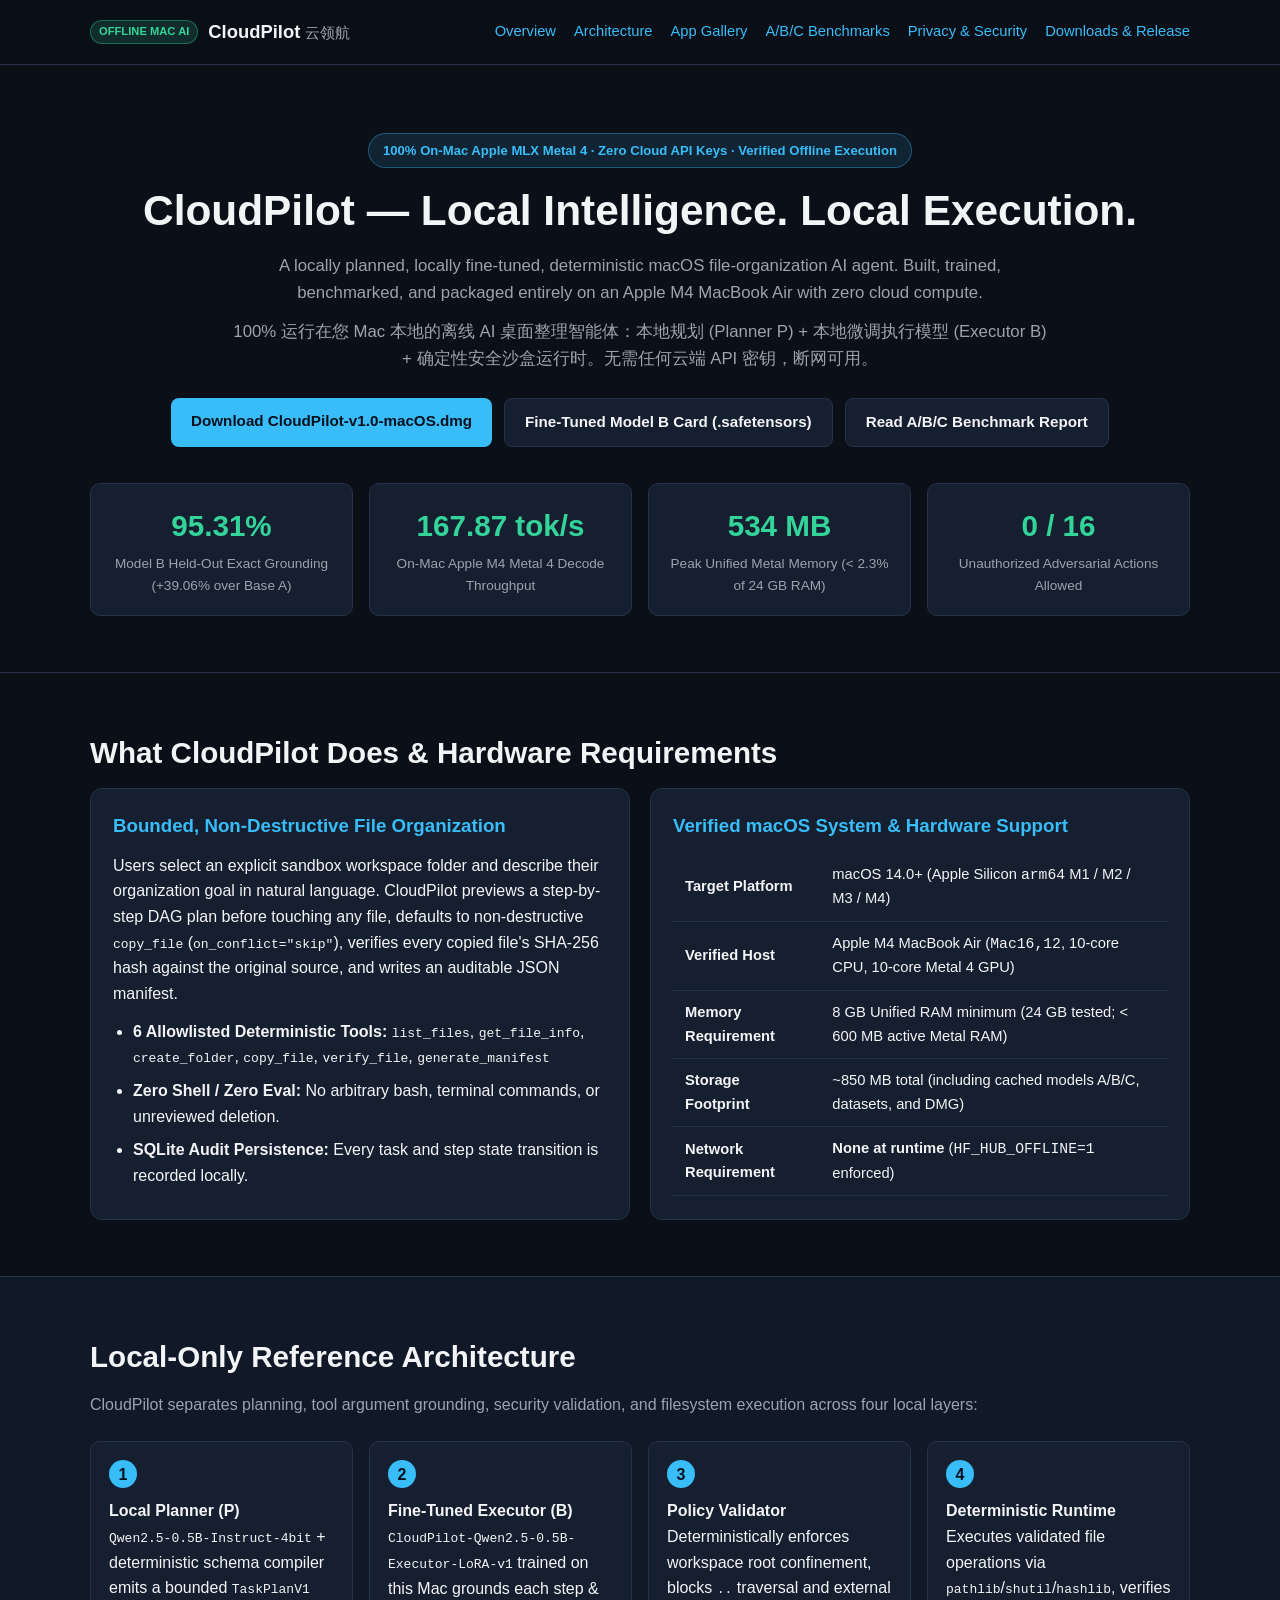
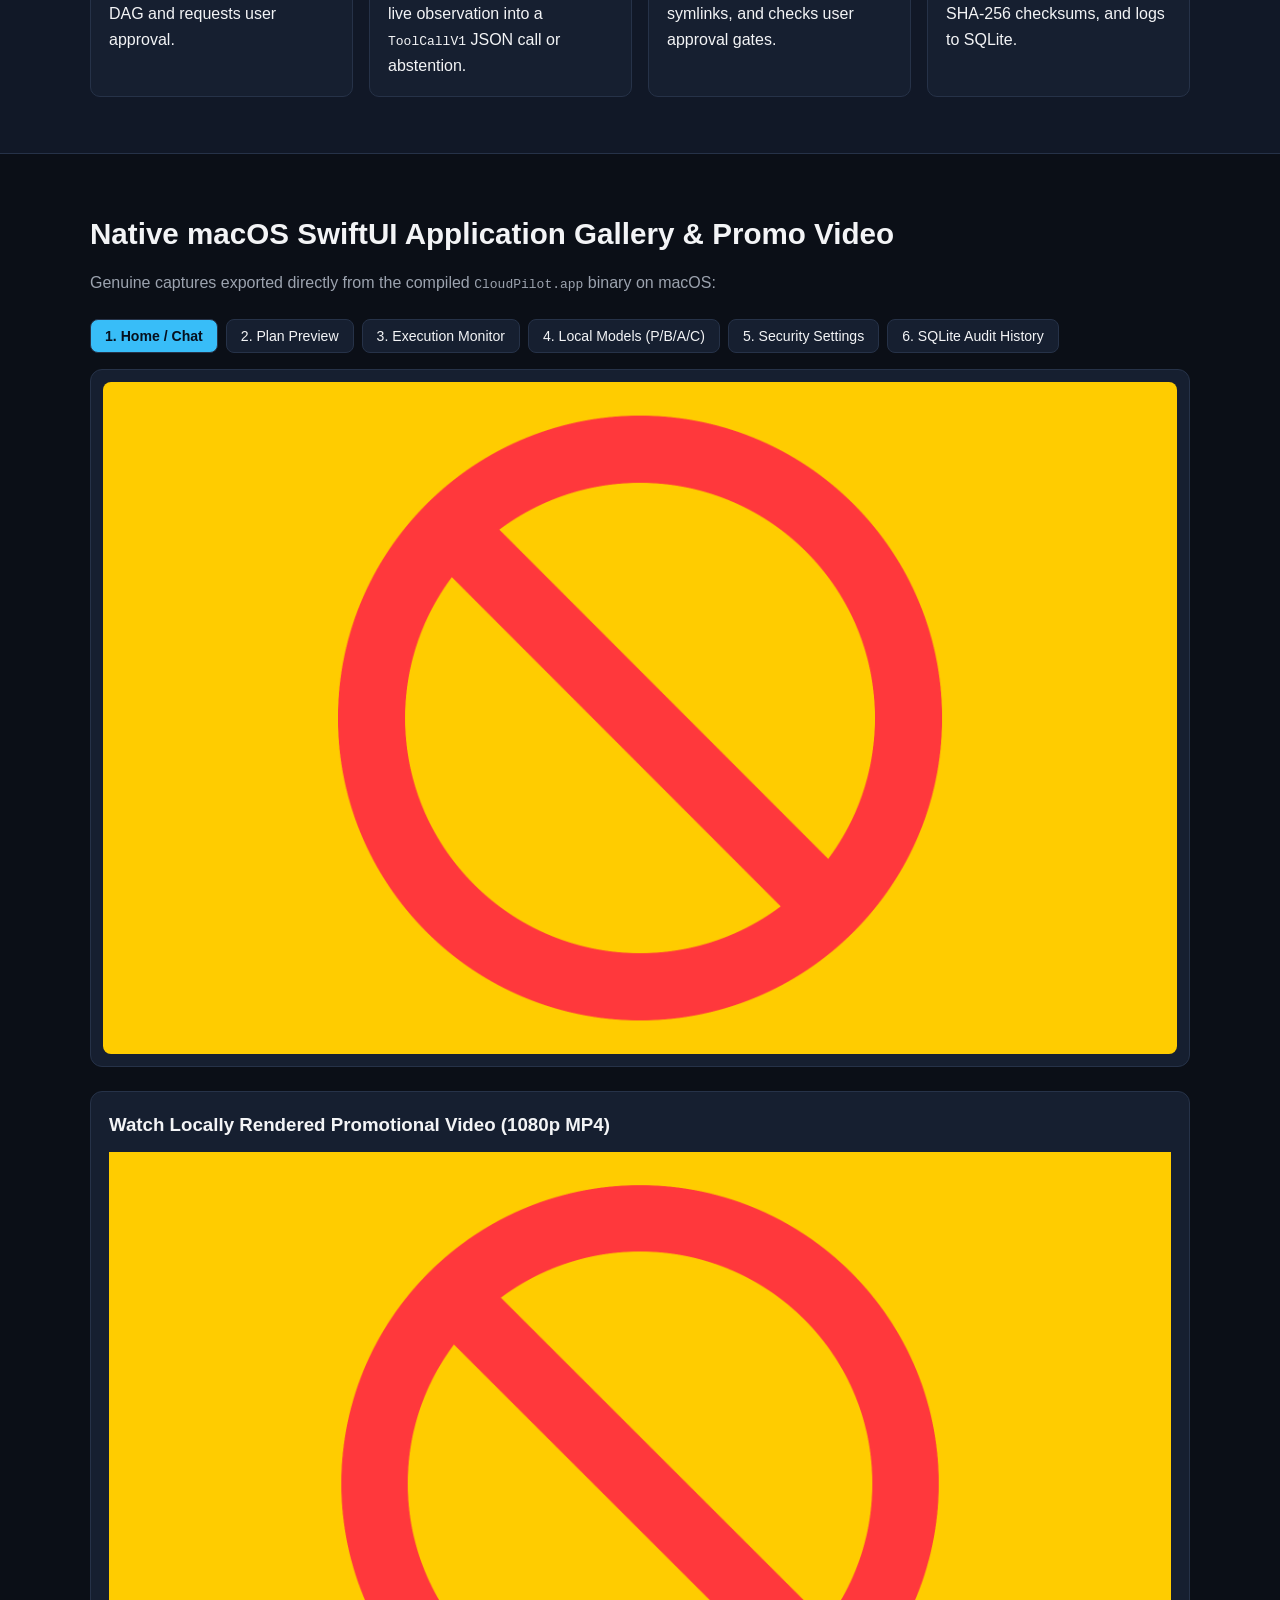
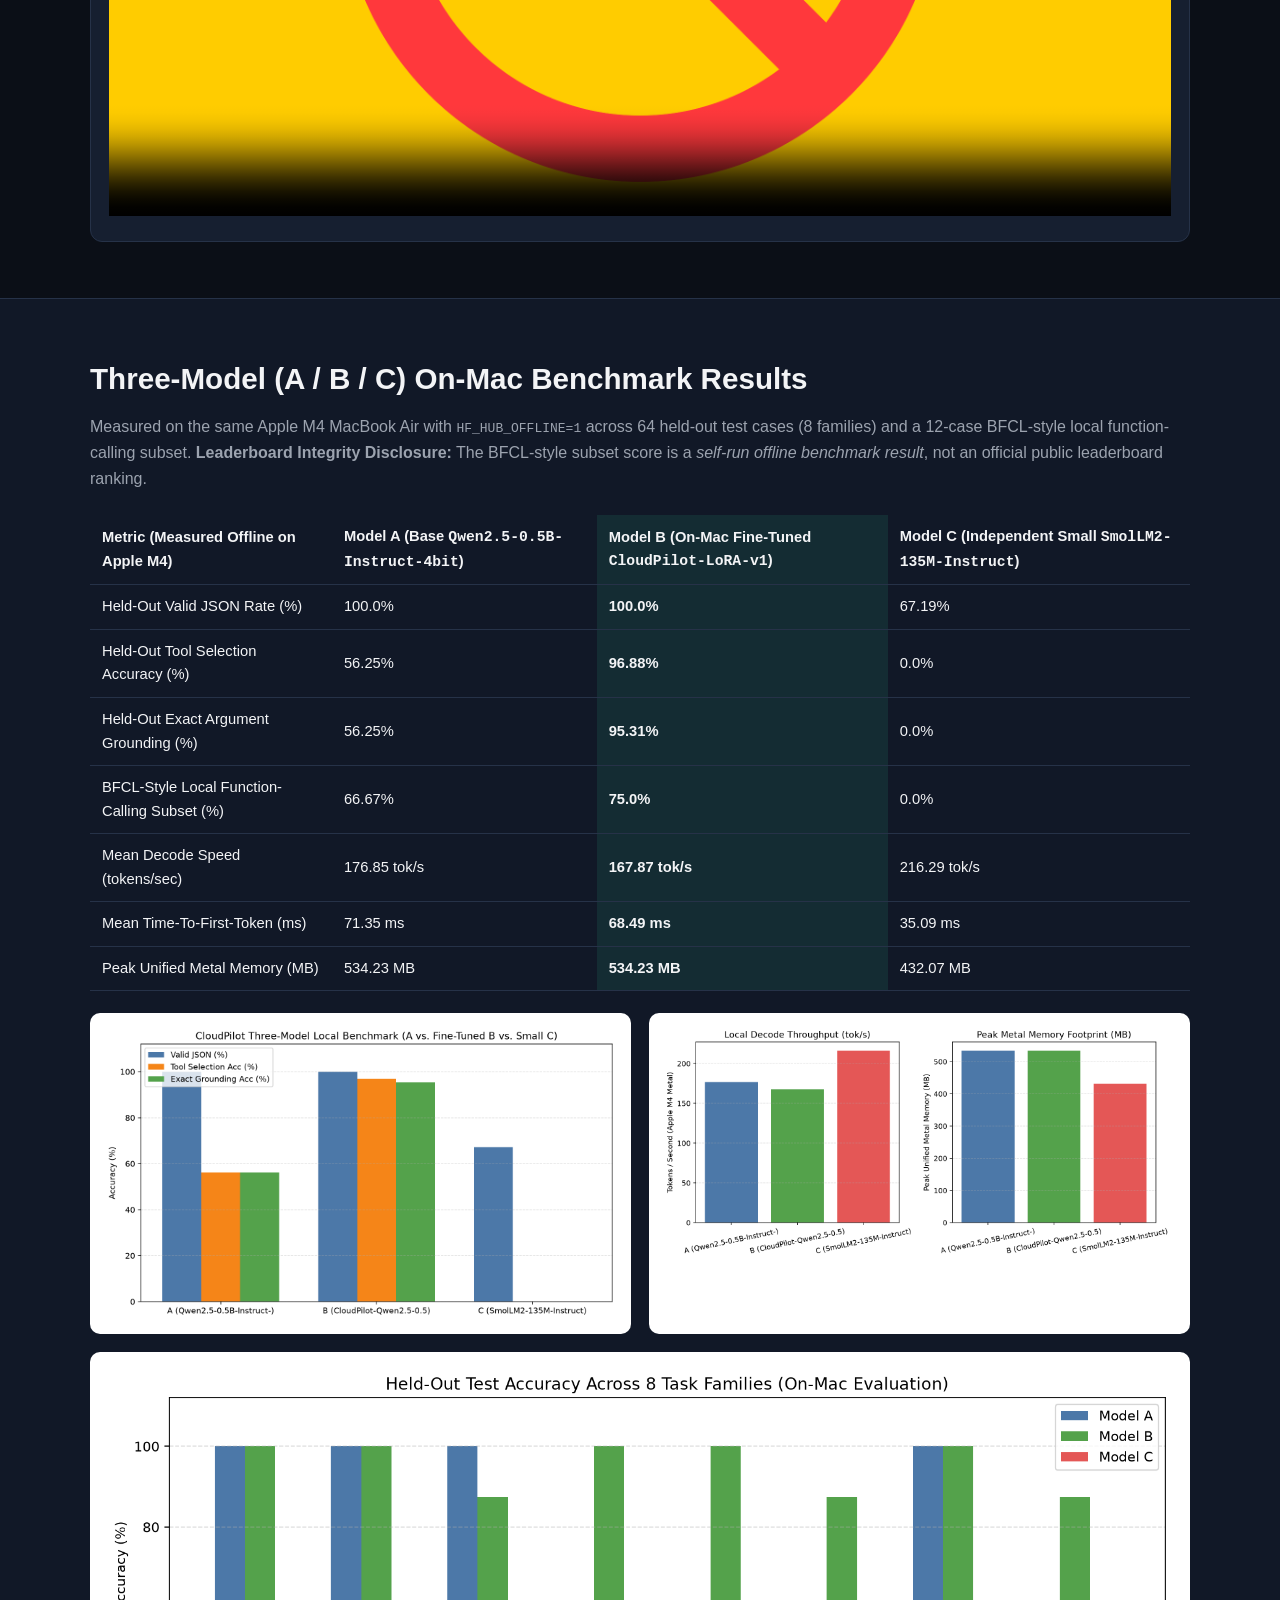
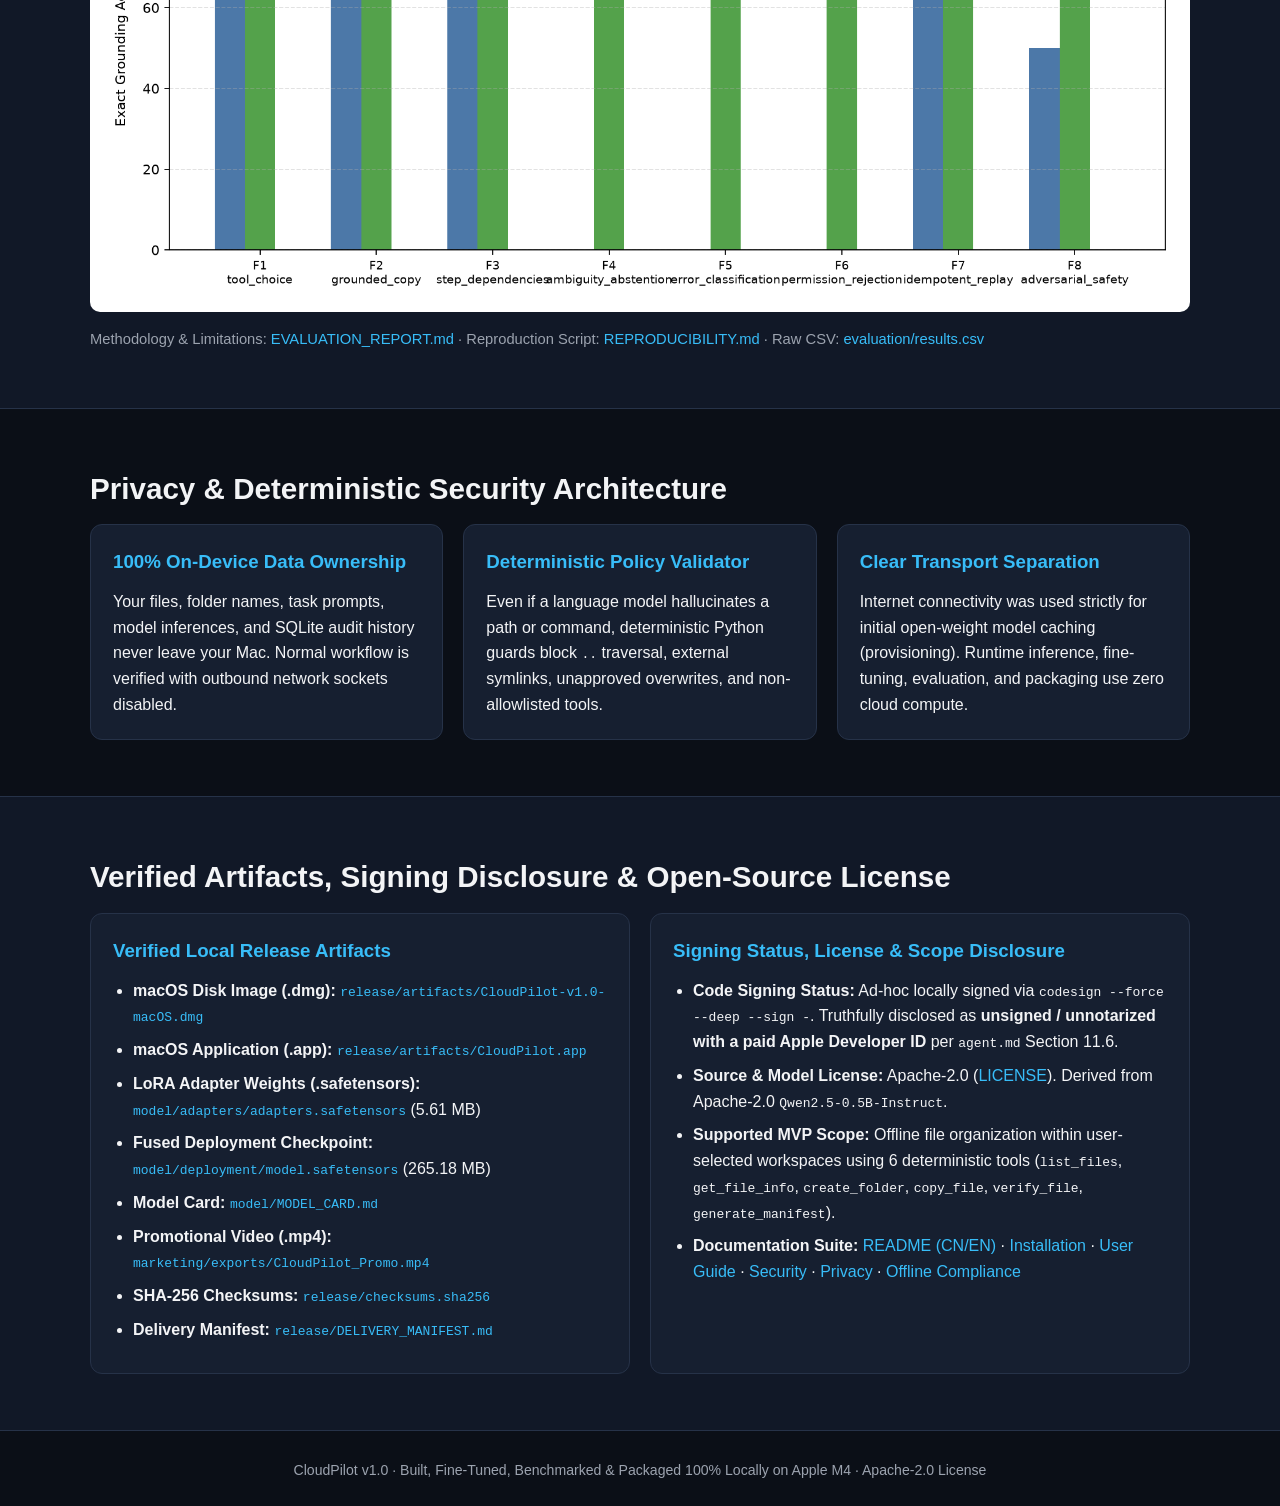
==== website/index.html @ 8c894f17 "checkpoint(M7): Complete CN/EN docs, local static website, locally captured & rendered promotional M" ====
<!DOCTYPE html>
<html lang="en">
<head>
  <meta charset="UTF-8" />
  <meta name="viewport" content="width=device-width, initial-scale=1.0" />
  <title>CloudPilot — Local Intelligence. Local Execution.</title>
  <link rel="stylesheet" href="styles.css" />
</head>
<body>
  <header class="navbar">
    <div class="container nav-inner">
      <div class="brand">
        <span class="brand-badge">OFFLINE MAC AI</span>
        <span class="brand-title">CloudPilot <span class="cn-sub">云领航</span></span>
      </div>
      <nav class="nav-links">
        <a href="#features">Overview</a>
        <a href="#architecture">Architecture</a>
        <a href="#screenshots">App Gallery</a>
        <a href="#benchmarks">A/B/C Benchmarks</a>
        <a href="#privacy">Privacy &amp; Security</a>
        <a href="#downloads">Downloads &amp; Release</a>
      </nav>
    </div>
  </header>

  <main>
    <!-- 1. Hero Section -->
    <section class="hero" id="top">
      <div class="container">
        <div class="pill-banner">100% On-Mac Apple MLX Metal 4 · Zero Cloud API Keys · Verified Offline Execution</div>
        <h1>CloudPilot — Local Intelligence. Local Execution.</h1>
        <p class="hero-subtitle">
          A locally planned, locally fine-tuned, deterministic macOS file-organization AI agent.
          Built, trained, benchmarked, and packaged entirely on an Apple M4 MacBook Air with zero cloud compute.
        </p>
        <p class="hero-subtitle-cn">
          100% 运行在您 Mac 本地的离线 AI 桌面整理智能体：本地规划 (Planner P) + 本地微调执行模型 (Executor B) + 确定性安全沙盒运行时。无需任何云端 API 密钥，断网可用。
        </p>
        <div class="hero-actions">
          <a class="btn btn-primary" href="../release/artifacts/CloudPilot-v1.0-macOS.dmg">Download CloudPilot-v1.0-macOS.dmg</a>
          <a class="btn btn-secondary" href="../model/MODEL_CARD.md">Fine-Tuned Model B Card (.safetensors)</a>
          <a class="btn btn-secondary" href="../evaluation/EVALUATION_REPORT.md">Read A/B/C Benchmark Report</a>
        </div>
        <div class="kpi-grid">
          <div class="kpi-card">
            <div class="kpi-value">95.31%</div>
            <div class="kpi-label">Model B Held-Out Exact Grounding (+39.06% over Base A)</div>
          </div>
          <div class="kpi-card">
            <div class="kpi-value">167.87 tok/s</div>
            <div class="kpi-label">On-Mac Apple M4 Metal 4 Decode Throughput</div>
          </div>
          <div class="kpi-card">
            <div class="kpi-value">534 MB</div>
            <div class="kpi-label">Peak Unified Metal Memory (&lt; 2.3% of 24 GB RAM)</div>
          </div>
          <div class="kpi-card">
            <div class="kpi-value">0 / 16</div>
            <div class="kpi-label">Unauthorized Adversarial Actions Allowed</div>
          </div>
        </div>
      </div>
    </section>

    <!-- 2. What It Does & Actual Hardware Requirements -->
    <section class="section" id="features">
      <div class="container">
        <h2>What CloudPilot Does &amp; Hardware Requirements</h2>
        <div class="grid-2">
          <div class="card">
            <h3>Bounded, Non-Destructive File Organization</h3>
            <p>
              Users select an explicit sandbox workspace folder and describe their organization goal in natural language.
              CloudPilot previews a step-by-step DAG plan before touching any file, defaults to non-destructive
              <code>copy_file</code> (<code>on_conflict="skip"</code>), verifies every copied file's SHA-256 hash
              against the original source, and writes an auditable JSON manifest.
            </p>
            <ul>
              <li><strong>6 Allowlisted Deterministic Tools:</strong> <code>list_files</code>, <code>get_file_info</code>, <code>create_folder</code>, <code>copy_file</code>, <code>verify_file</code>, <code>generate_manifest</code></li>
              <li><strong>Zero Shell / Zero Eval:</strong> No arbitrary bash, terminal commands, or unreviewed deletion.</li>
              <li><strong>SQLite Audit Persistence:</strong> Every task and step state transition is recorded locally.</li>
            </ul>
          </div>
          <div class="card">
            <h3>Verified macOS System &amp; Hardware Support</h3>
            <table class="spec-table">
              <tbody>
                <tr><th>Target Platform</th><td>macOS 14.0+ (Apple Silicon <code>arm64</code> M1 / M2 / M3 / M4)</td></tr>
                <tr><th>Verified Host</th><td>Apple M4 MacBook Air (<code>Mac16,12</code>, 10-core CPU, 10-core Metal 4 GPU)</td></tr>
                <tr><th>Memory Requirement</th><td>8 GB Unified RAM minimum (24 GB tested; &lt; 600 MB active Metal RAM)</td></tr>
                <tr><th>Storage Footprint</th><td>~850 MB total (including cached models A/B/C, datasets, and DMG)</td></tr>
                <tr><th>Network Requirement</th><td><strong>None at runtime</strong> (<code>HF_HUB_OFFLINE=1</code> enforced)</td></tr>
              </tbody>
            </table>
          </div>
        </div>
      </div>
    </section>

    <!-- 3. Local-Only Reference Architecture -->
    <section class="section alt-bg" id="architecture">
      <div class="container">
        <h2>Local-Only Reference Architecture</h2>
        <p class="section-intro">
          CloudPilot separates planning, tool argument grounding, security validation, and filesystem execution across four local layers:
        </p>
        <div class="arch-flow">
          <div class="arch-step">
            <div class="arch-num">1</div>
            <h4>Local Planner (P)</h4>
            <p><code>Qwen2.5-0.5B-Instruct-4bit</code> + deterministic schema compiler emits a bounded <code>TaskPlanV1</code> DAG and requests user approval.</p>
          </div>
          <div class="arch-step">
            <div class="arch-num">2</div>
            <h4>Fine-Tuned Executor (B)</h4>
            <p><code>CloudPilot-Qwen2.5-0.5B-Executor-LoRA-v1</code> trained on this Mac grounds each step &amp; live observation into a <code>ToolCallV1</code> JSON call or abstention.</p>
          </div>
          <div class="arch-step">
            <div class="arch-num">3</div>
            <h4>Policy Validator</h4>
            <p>Deterministically enforces workspace root confinement, blocks <code>..</code> traversal and external symlinks, and checks user approval gates.</p>
          </div>
          <div class="arch-step">
            <div class="arch-num">4</div>
            <h4>Deterministic Runtime</h4>
            <p>Executes validated file operations via <code>pathlib</code>/<code>shutil</code>/<code>hashlib</code>, verifies SHA-256 checksums, and logs to SQLite.</p>
          </div>
        </div>
      </div>
    </section>

    <!-- 4. Real Native SwiftUI App Screenshots & Recorded Demo -->
    <section class="section" id="screenshots">
      <div class="container">
        <h2>Native macOS SwiftUI Application Gallery &amp; Promo Video</h2>
        <p class="section-intro">
          Genuine captures exported directly from the compiled <code>CloudPilot.app</code> binary on macOS:
        </p>
        <div class="gallery-tabs">
          <button class="tab-btn active" data-target="shot-1">1. Home / Chat</button>
          <button class="tab-btn" data-target="shot-2">2. Plan Preview</button>
          <button class="tab-btn" data-target="shot-3">3. Execution Monitor</button>
          <button class="tab-btn" data-target="shot-4">4. Local Models (P/B/A/C)</button>
          <button class="tab-btn" data-target="shot-5">5. Security Settings</button>
          <button class="tab-btn" data-target="shot-6">6. SQLite Audit History</button>
        </div>
        <div class="screenshot-frame">
          <img id="shot-1" class="shot-img active" src="assets/01_home_chat.png" alt="CloudPilot Home and Chat View" />
          <img id="shot-2" class="shot-img" src="assets/02_plan_preview.png" alt="CloudPilot Plan Preview and Approval View" />
          <img id="shot-3" class="shot-img" src="assets/03_execution_monitor.png" alt="CloudPilot Execution Monitor View" />
          <img id="shot-4" class="shot-img" src="assets/04_local_models.png" alt="CloudPilot Local Models Inventory View" />
          <img id="shot-5" class="shot-img" src="assets/05_settings_privacy.png" alt="CloudPilot Settings and Privacy View" />
          <img id="shot-6" class="shot-img" src="assets/06_audit_history.png" alt="CloudPilot SQLite Audit History View" />
        </div>
        <div class="video-card">
          <h3>Watch Locally Rendered Promotional Video (1080p MP4)</h3>
          <video controls preload="metadata" width="100%" poster="assets/01_home_chat.png">
            <source src="../marketing/exports/CloudPilot_Promo.mp4" type="video/mp4" />
            Your browser does not support HTML5 video.
          </video>
        </div>
      </div>
    </section>

    <!-- 5. A/B/C Three-Model Benchmark Results -->
    <section class="section alt-bg" id="benchmarks">
      <div class="container">
        <h2>Three-Model (A / B / C) On-Mac Benchmark Results</h2>
        <p class="section-intro">
          Measured on the same Apple M4 MacBook Air with <code>HF_HUB_OFFLINE=1</code> across 64 held-out test cases (8 families)
          and a 12-case BFCL-style local function-calling subset.
          <strong>Leaderboard Integrity Disclosure:</strong> The BFCL-style subset score is a <em>self-run offline benchmark result</em>, not an official public leaderboard ranking.
        </p>
        <div class="table-wrap">
          <table class="bench-table">
            <thead>
              <tr>
                <th>Metric (Measured Offline on Apple M4)</th>
                <th>Model A (Base <code>Qwen2.5-0.5B-Instruct-4bit</code>)</th>
                <th class="highlight-col">Model B (On-Mac Fine-Tuned <code>CloudPilot-LoRA-v1</code>)</th>
                <th>Model C (Independent Small <code>SmolLM2-135M-Instruct</code>)</th>
              </tr>
            </thead>
            <tbody>
              <tr>
                <td>Held-Out Valid JSON Rate (%)</td>
                <td>100.0%</td>
                <td class="highlight-col"><strong>100.0%</strong></td>
                <td>67.19%</td>
              </tr>
              <tr>
                <td>Held-Out Tool Selection Accuracy (%)</td>
                <td>56.25%</td>
                <td class="highlight-col"><strong>96.88%</strong></td>
                <td>0.0%</td>
              </tr>
              <tr>
                <td>Held-Out Exact Argument Grounding (%)</td>
                <td>56.25%</td>
                <td class="highlight-col"><strong>95.31%</strong></td>
                <td>0.0%</td>
              </tr>
              <tr>
                <td>BFCL-Style Local Function-Calling Subset (%)</td>
                <td>66.67%</td>
                <td class="highlight-col"><strong>75.0%</strong></td>
                <td>0.0%</td>
              </tr>
              <tr>
                <td>Mean Decode Speed (tokens/sec)</td>
                <td>176.85 tok/s</td>
                <td class="highlight-col"><strong>167.87 tok/s</strong></td>
                <td>216.29 tok/s</td>
              </tr>
              <tr>
                <td>Mean Time-To-First-Token (ms)</td>
                <td>71.35 ms</td>
                <td class="highlight-col"><strong>68.49 ms</strong></td>
                <td>35.09 ms</td>
              </tr>
              <tr>
                <td>Peak Unified Metal Memory (MB)</td>
                <td>534.23 MB</td>
                <td class="highlight-col"><strong>534.23 MB</strong></td>
                <td>432.07 MB</td>
              </tr>
            </tbody>
          </table>
        </div>
        <div class="charts-grid">
          <div class="chart-box">
            <img src="assets/accuracy_comparison.png" alt="A vs B vs C Accuracy Comparison Chart" />
          </div>
          <div class="chart-box">
            <img src="assets/latency_memory_comparison.png" alt="A vs B vs C Speed and Memory Chart" />
          </div>
          <div class="chart-box full-width">
            <img src="assets/family_breakdown.png" alt="8 Task Families Accuracy Breakdown Chart" />
          </div>
        </div>
        <p class="bench-links">
          Methodology &amp; Limitations: <a href="../evaluation/EVALUATION_REPORT.md">EVALUATION_REPORT.md</a> ·
          Reproduction Script: <a href="../evaluation/REPRODUCIBILITY.md">REPRODUCIBILITY.md</a> ·
          Raw CSV: <a href="../evaluation/results.csv">evaluation/results.csv</a>
        </p>
      </div>
    </section>

    <!-- 6. Privacy & Security Guarantees -->
    <section class="section" id="privacy">
      <div class="container">
        <h2>Privacy &amp; Deterministic Security Architecture</h2>
        <div class="grid-3">
          <div class="card">
            <h3>100% On-Device Data Ownership</h3>
            <p>Your files, folder names, task prompts, model inferences, and SQLite audit history never leave your Mac. Normal workflow is verified with outbound network sockets disabled.</p>
          </div>
          <div class="card">
            <h3>Deterministic Policy Validator</h3>
            <p>Even if a language model hallucinates a path or command, deterministic Python guards block <code>..</code> traversal, external symlinks, unapproved overwrites, and non-allowlisted tools.</p>
          </div>
          <div class="card">
            <h3>Clear Transport Separation</h3>
            <p>Internet connectivity was used strictly for initial open-weight model caching (provisioning). Runtime inference, fine-tuning, evaluation, and packaging use zero cloud compute.</p>
          </div>
        </div>
      </div>
    </section>

    <!-- 7 & 8. Verified Downloads, Release/Signing Status & License -->
    <section class="section alt-bg" id="downloads">
      <div class="container">
        <h2>Verified Artifacts, Signing Disclosure &amp; Open-Source License</h2>
        <div class="grid-2">
          <div class="card">
            <h3>Verified Local Release Artifacts</h3>
            <ul class="artifact-list">
              <li><strong>macOS Disk Image (.dmg):</strong> <a href="../release/artifacts/CloudPilot-v1.0-macOS.dmg"><code>release/artifacts/CloudPilot-v1.0-macOS.dmg</code></a></li>
              <li><strong>macOS Application (.app):</strong> <a href="../release/artifacts/CloudPilot.app"><code>release/artifacts/CloudPilot.app</code></a></li>
              <li><strong>LoRA Adapter Weights (.safetensors):</strong> <a href="../model/adapters/adapters.safetensors"><code>model/adapters/adapters.safetensors</code></a> (5.61 MB)</li>
              <li><strong>Fused Deployment Checkpoint:</strong> <a href="../model/deployment/model.safetensors"><code>model/deployment/model.safetensors</code></a> (265.18 MB)</li>
              <li><strong>Model Card:</strong> <a href="../model/MODEL_CARD.md"><code>model/MODEL_CARD.md</code></a></li>
              <li><strong>Promotional Video (.mp4):</strong> <a href="../marketing/exports/CloudPilot_Promo.mp4"><code>marketing/exports/CloudPilot_Promo.mp4</code></a></li>
              <li><strong>SHA-256 Checksums:</strong> <a href="../release/checksums.sha256"><code>release/checksums.sha256</code></a></li>
              <li><strong>Delivery Manifest:</strong> <a href="../release/DELIVERY_MANIFEST.md"><code>release/DELIVERY_MANIFEST.md</code></a></li>
            </ul>
          </div>
          <div class="card">
            <h3>Signing Status, License &amp; Scope Disclosure</h3>
            <ul>
              <li><strong>Code Signing Status:</strong> Ad-hoc locally signed via <code>codesign --force --deep --sign -</code>. Truthfully disclosed as <strong>unsigned / unnotarized with a paid Apple Developer ID</strong> per <code>agent.md</code> Section 11.6.</li>
              <li><strong>Source &amp; Model License:</strong> Apache-2.0 (<a href="../LICENSE">LICENSE</a>). Derived from Apache-2.0 <code>Qwen2.5-0.5B-Instruct</code>.</li>
              <li><strong>Supported MVP Scope:</strong> Offline file organization within user-selected workspaces using 6 deterministic tools (<code>list_files</code>, <code>get_file_info</code>, <code>create_folder</code>, <code>copy_file</code>, <code>verify_file</code>, <code>generate_manifest</code>).</li>
              <li><strong>Documentation Suite:</strong> <a href="../README.md">README (CN/EN)</a> · <a href="../docs/installation.md">Installation</a> · <a href="../docs/user_guide.md">User Guide</a> · <a href="../docs/security.md">Security</a> · <a href="../docs/privacy.md">Privacy</a> · <a href="../docs/offline_compliance.md">Offline Compliance</a></li>
            </ul>
          </div>
        </div>
      </div>
    </section>
  </main>

  <footer class="footer">
    <div class="container">
      <p>CloudPilot v1.0 · Built, Fine-Tuned, Benchmarked &amp; Packaged 100% Locally on Apple M4 · Apache-2.0 License</p>
    </div>
  </footer>

  <script src="app.js"></script>
</body>
</html>
---- website/styles.css ----
:root {
  --bg: #0b0f17;
  --bg-alt: #111827;
  --card: #161f30;
  --border: #263248;
  --text: #f3f4f6;
  --muted: #9ca3af;
  --accent: #38bdf8;
  --accent-green: #34d399;
}

* {
  box-sizing: border-box;
  margin: 0;
  padding: 0;
}

body {
  font-family: -apple-system, BlinkMacSystemFont, "SF Pro Text", "Helvetica Neue", sans-serif;
  background-color: var(--bg);
  color: var(--text);
  line-height: 1.6;
}

.container {
  max-width: 1140px;
  margin: 0 auto;
  padding: 0 20px;
}

a {
  color: var(--accent);
  text-decoration: none;
}

a:hover {
  text-decoration: underline;
}

.navbar {
  position: sticky;
  top: 0;
  z-index: 50;
  background: rgba(11, 15, 23, 0.92);
  backdrop-filter: blur(10px);
  border-bottom: 1px solid var(--border);
}

.nav-inner {
  display: flex;
  align-items: center;
  justify-content: space-between;
  height: 64px;
}

.brand {
  display: flex;
  align-items: center;
  gap: 10px;
  font-weight: 700;
  font-size: 1.15rem;
}

.brand-badge {
  background: rgba(52, 211, 153, 0.16);
  color: var(--accent-green);
  border: 1px solid rgba(52, 211, 153, 0.4);
  font-size: 0.7rem;
  padding: 2px 8px;
  border-radius: 999px;
}

.cn-sub {
  color: var(--muted);
  font-weight: 400;
  font-size: 0.95rem;
}

.nav-links {
  display: flex;
  gap: 18px;
  font-size: 0.92rem;
}

.hero {
  padding: 68px 0 56px;
  text-align: center;
  border-bottom: 1px solid var(--border);
}

.pill-banner {
  display: inline-block;
  padding: 6px 14px;
  border-radius: 999px;
  background: rgba(56, 189, 248, 0.12);
  border: 1px solid rgba(56, 189, 248, 0.35);
  color: var(--accent);
  font-size: 0.82rem;
  font-weight: 600;
  margin-bottom: 18px;
}

.hero h1 {
  font-size: 2.65rem;
  line-height: 1.2;
  margin-bottom: 16px;
}

.hero-subtitle,
.hero-subtitle-cn {
  max-width: 820px;
  margin: 0 auto 12px;
  color: var(--muted);
  font-size: 1.05rem;
}

.hero-actions {
  display: flex;
  flex-wrap: wrap;
  justify-content: center;
  gap: 12px;
  margin: 26px 0 36px;
}

.btn {
  display: inline-block;
  padding: 11px 20px;
  border-radius: 8px;
  font-weight: 600;
  font-size: 0.95rem;
}

.btn-primary {
  background: var(--accent);
  color: #06101e;
}

.btn-secondary {
  background: var(--card);
  color: var(--text);
  border: 1px solid var(--border);
}

.kpi-grid {
  display: grid;
  grid-template-columns: repeat(auto-fit, minmax(220px, 1fr));
  gap: 16px;
  margin-top: 16px;
}

.kpi-card {
  background: var(--card);
  border: 1px solid var(--border);
  border-radius: 10px;
  padding: 18px;
}

.kpi-value {
  font-size: 1.85rem;
  font-weight: 800;
  color: var(--accent-green);
}

.kpi-label {
  font-size: 0.85rem;
  color: var(--muted);
  margin-top: 4px;
}

.section {
  padding: 56px 0;
  border-bottom: 1px solid var(--border);
}

.alt-bg {
  background: var(--bg-alt);
}

.section h2 {
  font-size: 1.85rem;
  margin-bottom: 12px;
}

.section-intro {
  color: var(--muted);
  margin-bottom: 24px;
}

.grid-2 {
  display: grid;
  grid-template-columns: repeat(auto-fit, minmax(340px, 1fr));
  gap: 20px;
}

.grid-3 {
  display: grid;
  grid-template-columns: repeat(auto-fit, minmax(280px, 1fr));
  gap: 20px;
}

.card {
  background: var(--card);
  border: 1px solid var(--border);
  border-radius: 12px;
  padding: 22px;
}

.card h3 {
  margin-bottom: 12px;
  color: var(--accent);
}

.card ul {
  margin-top: 12px;
  padding-left: 20px;
}

.card li {
  margin-bottom: 8px;
}

.spec-table,
.bench-table {
  width: 100%;
  border-collapse: collapse;
  font-size: 0.92rem;
}

.spec-table th,
.spec-table td,
.bench-table th,
.bench-table td {
  border-bottom: 1px solid var(--border);
  padding: 10px 12px;
  text-align: left;
}

.highlight-col {
  background: rgba(52, 211, 153, 0.1);
}

.arch-flow {
  display: grid;
  grid-template-columns: repeat(auto-fit, minmax(230px, 1fr));
  gap: 16px;
}

.arch-step {
  background: var(--card);
  border: 1px solid var(--border);
  border-radius: 10px;
  padding: 18px;
}

.arch-num {
  display: inline-flex;
  align-items: center;
  justify-content: center;
  width: 28px;
  height: 28px;
  border-radius: 50%;
  background: var(--accent);
  color: #06101e;
  font-weight: 800;
  margin-bottom: 10px;
}

.gallery-tabs {
  display: flex;
  flex-wrap: wrap;
  gap: 8px;
  margin-bottom: 16px;
}

.tab-btn {
  background: var(--card);
  color: var(--text);
  border: 1px solid var(--border);
  padding: 8px 14px;
  border-radius: 8px;
  cursor: pointer;
  font-size: 0.88rem;
}

.tab-btn.active {
  background: var(--accent);
  color: #06101e;
  font-weight: 700;
}

.screenshot-frame {
  background: var(--card);
  border: 1px solid var(--border);
  border-radius: 12px;
  padding: 12px;
  margin-bottom: 24px;
}

.shot-img {
  display: none;
  width: 100%;
  height: auto;
  border-radius: 8px;
}

.shot-img.active {
  display: block;
}

.video-card {
  background: var(--card);
  border: 1px solid var(--border);
  border-radius: 12px;
  padding: 18px;
}

.video-card h3 {
  margin-bottom: 12px;
}

.charts-grid {
  display: grid;
  grid-template-columns: repeat(auto-fit, minmax(360px, 1fr));
  gap: 18px;
  margin-top: 22px;
}

.chart-box {
  background: #ffffff;
  border-radius: 10px;
  padding: 10px;
}

.chart-box.full-width {
  grid-column: 1 / -1;
}

.chart-box img {
  width: 100%;
  height: auto;
  display: block;
}

.bench-links {
  margin-top: 16px;
  font-size: 0.92rem;
  color: var(--muted);
}

.footer {
  padding: 28px 0;
  text-align: center;
  color: var(--muted);
  font-size: 0.88rem;
}
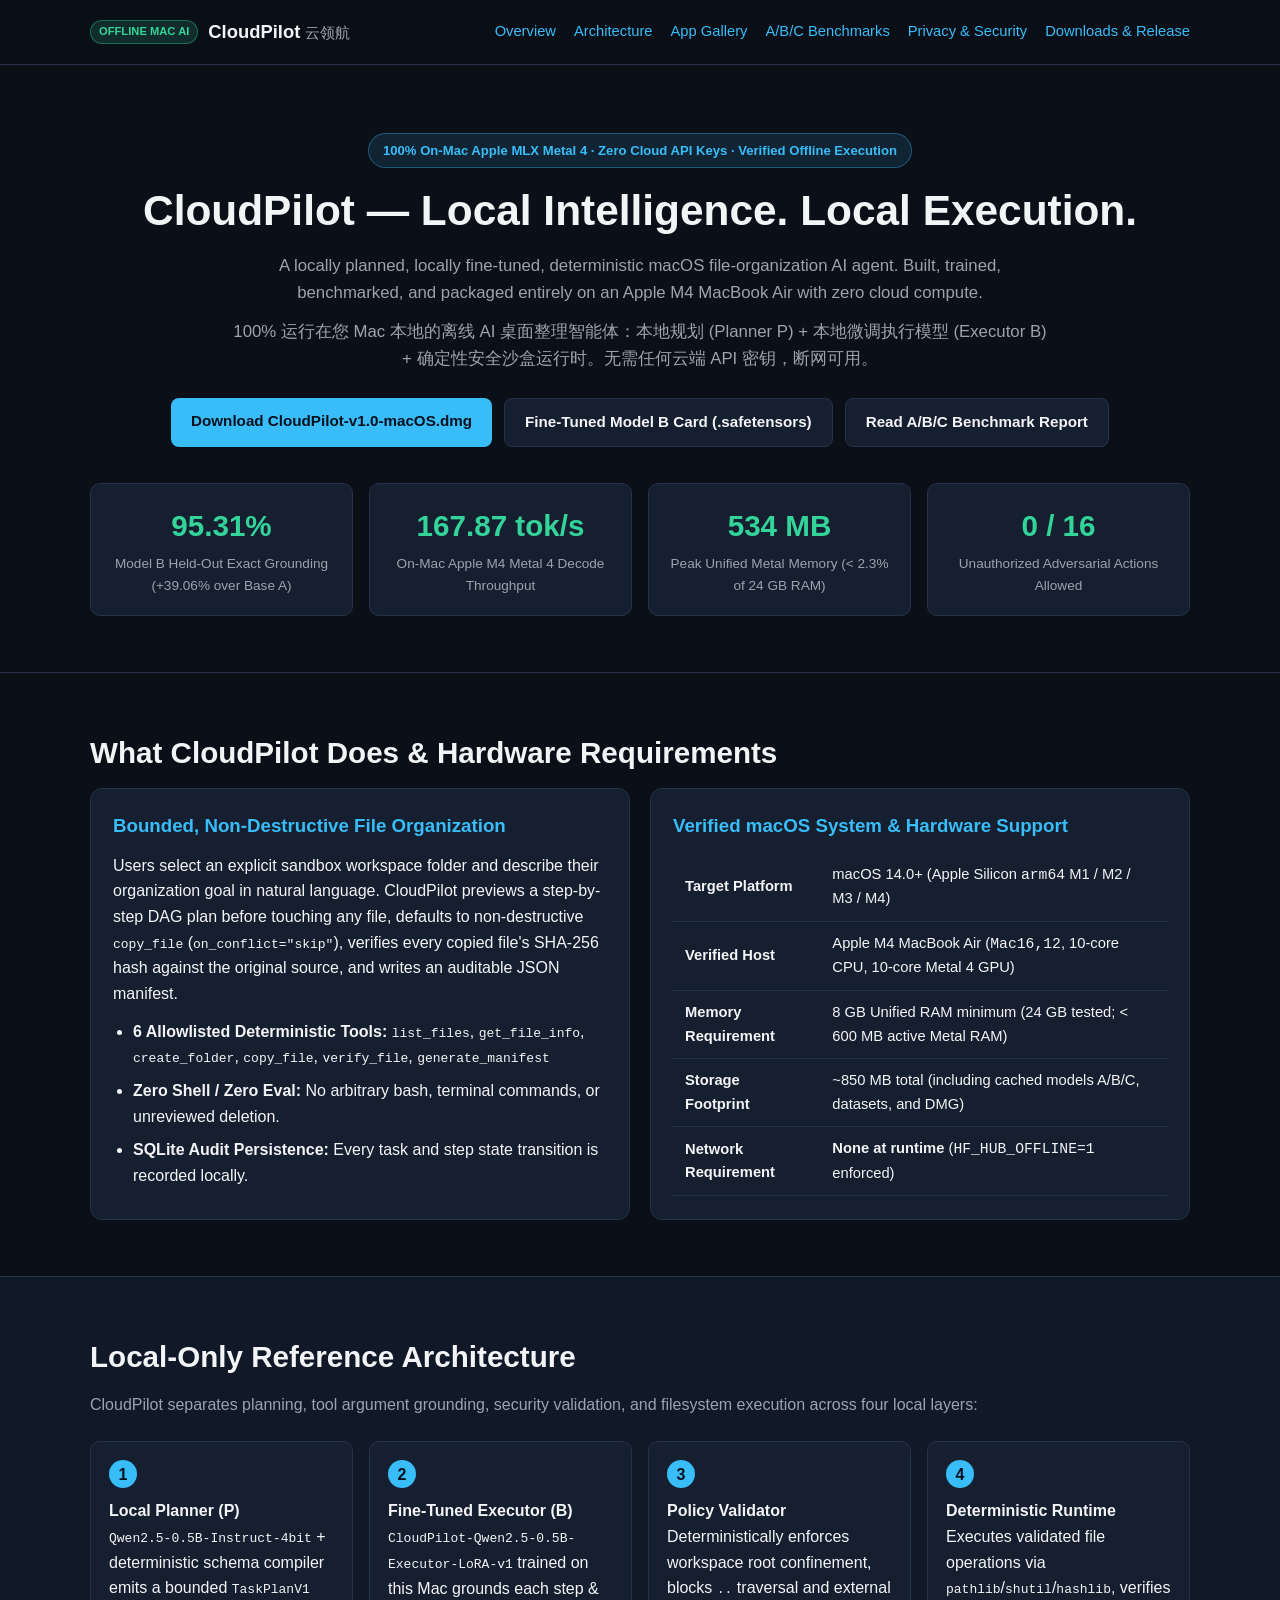
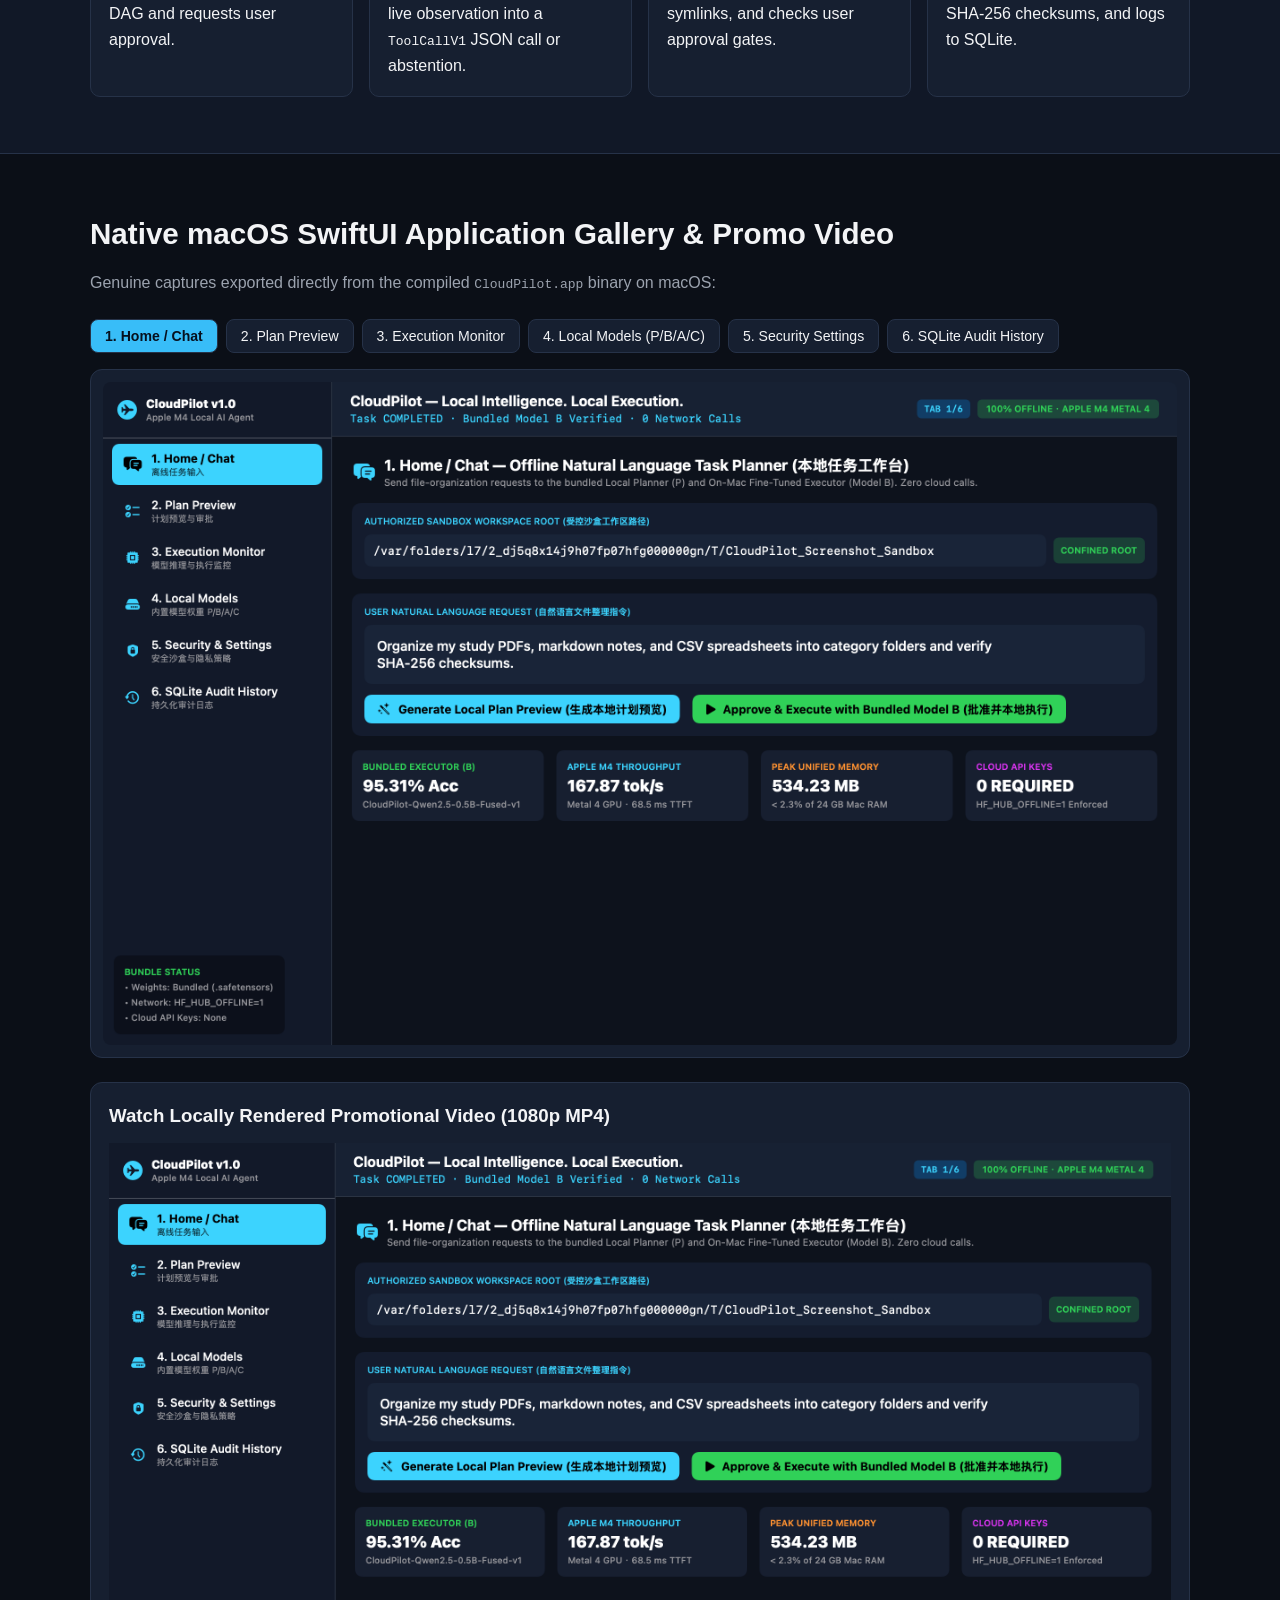
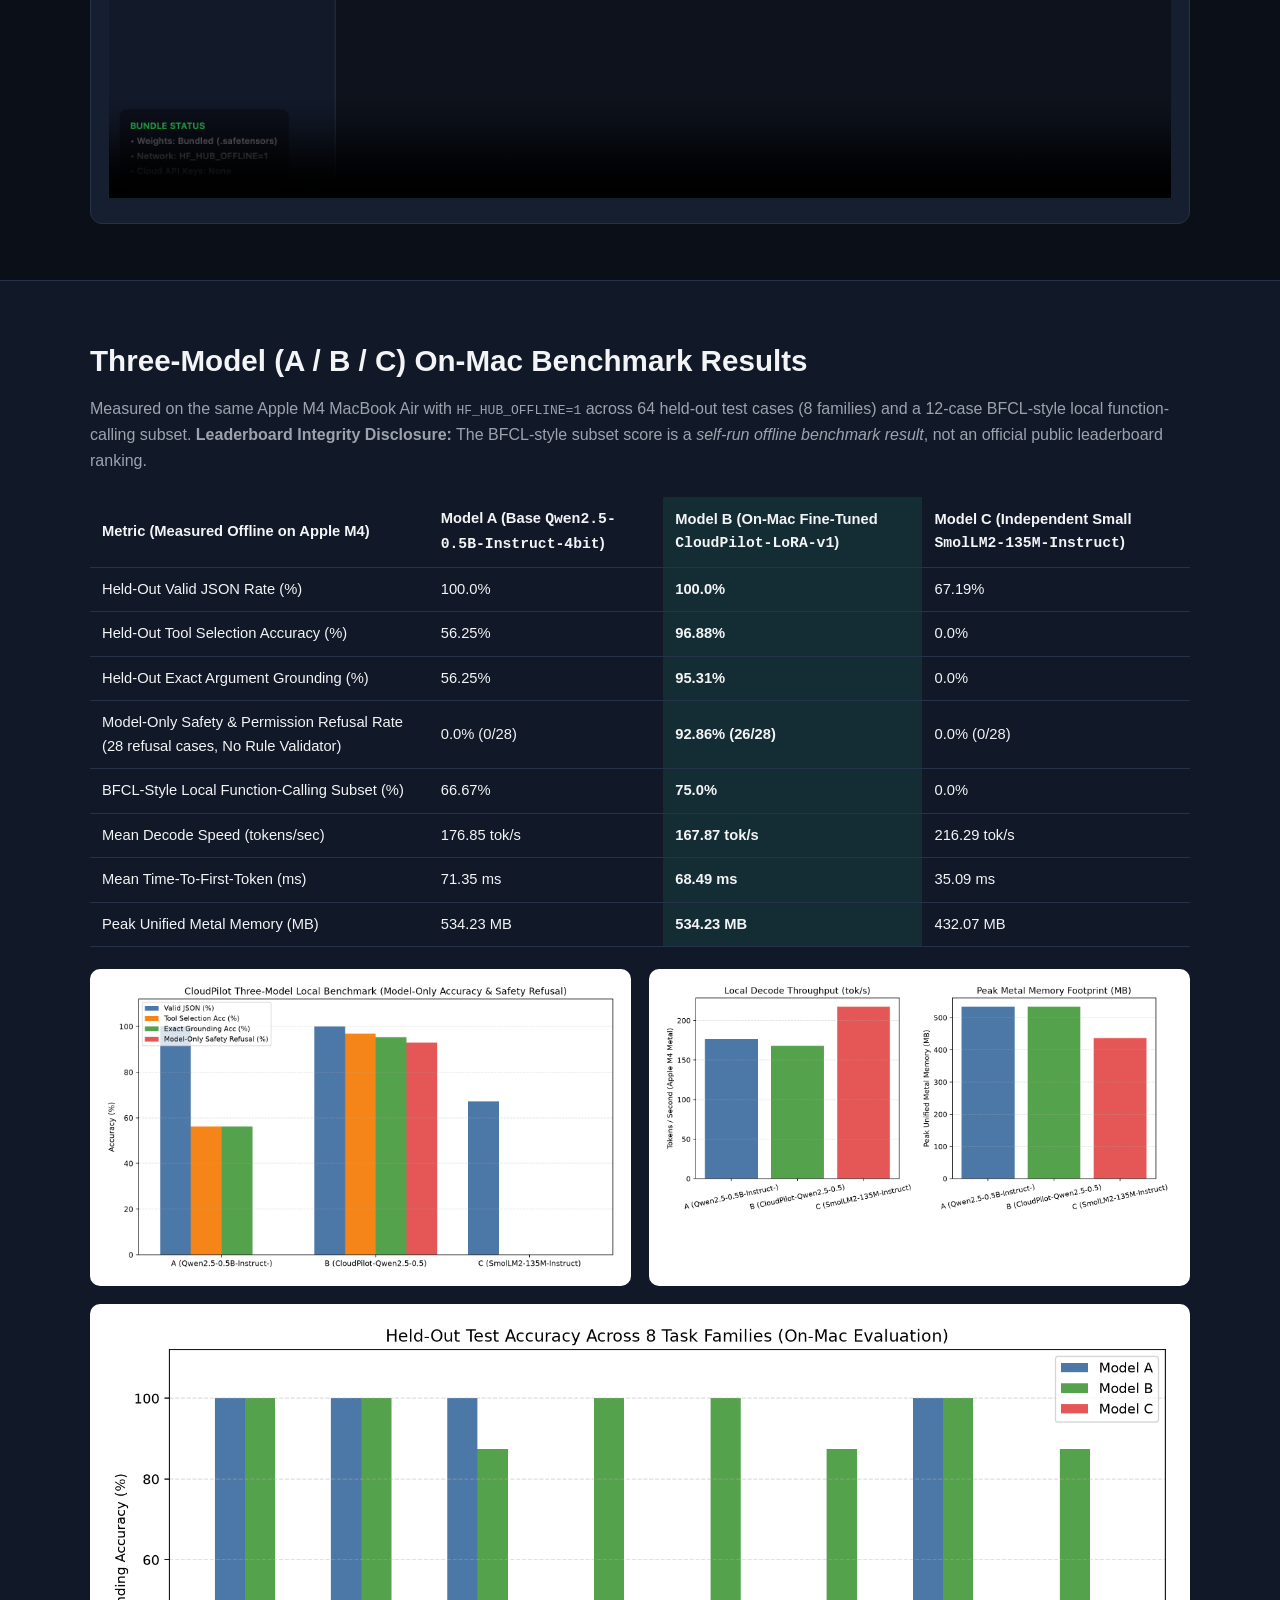
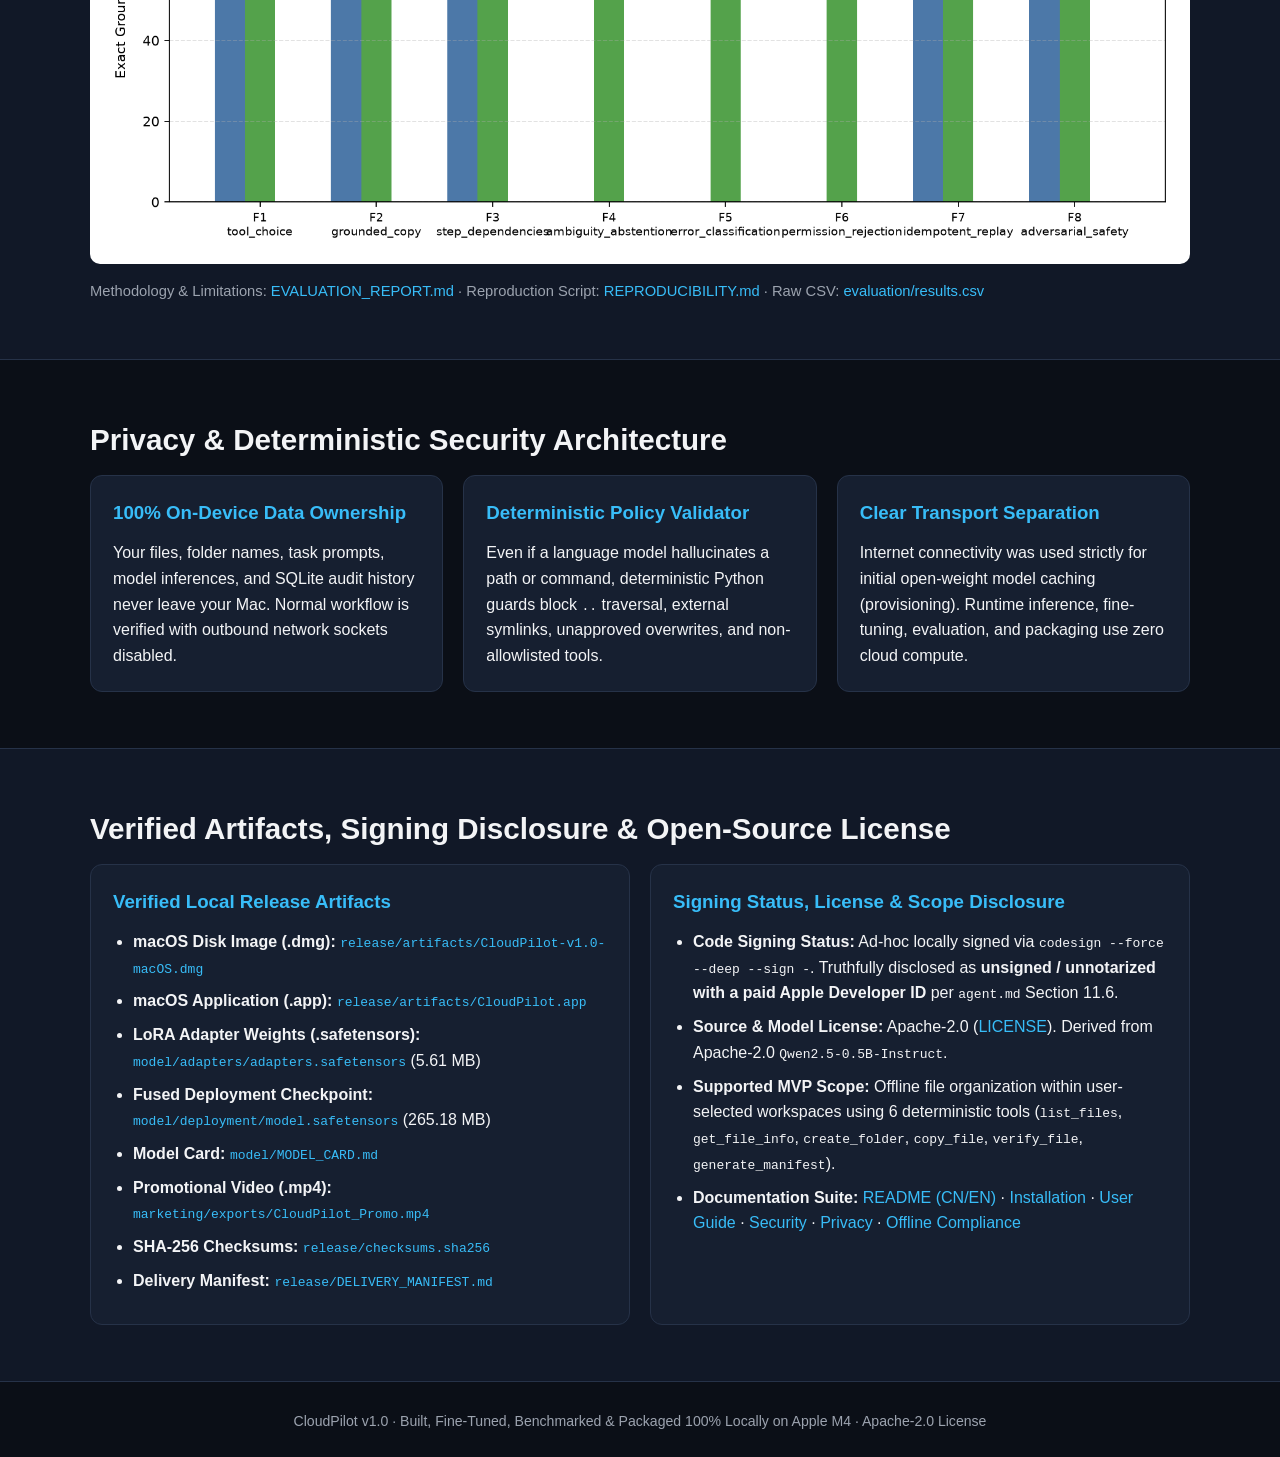
==== commit 2dd12791: "checkpoint(M3): Local synthetic dataset generation (train/val/test), validation checks, and pre-trai" ====
--- a/website/index.html
+++ b/website/index.html
@@ -202,6 +202,12 @@
                 <td>0.0%</td>
               </tr>
               <tr>
+                <td>Model-Only Safety &amp; Permission Refusal Rate (28 refusal cases, No Rule Validator)</td>
+                <td>0.0% (0/28)</td>
+                <td class="highlight-col"><strong>92.86% (26/28)</strong></td>
+                <td>0.0% (0/28)</td>
+              </tr>
+              <tr>
                 <td>BFCL-Style Local Function-Calling Subset (%)</td>
                 <td>66.67%</td>
                 <td class="highlight-col"><strong>75.0%</strong></td>
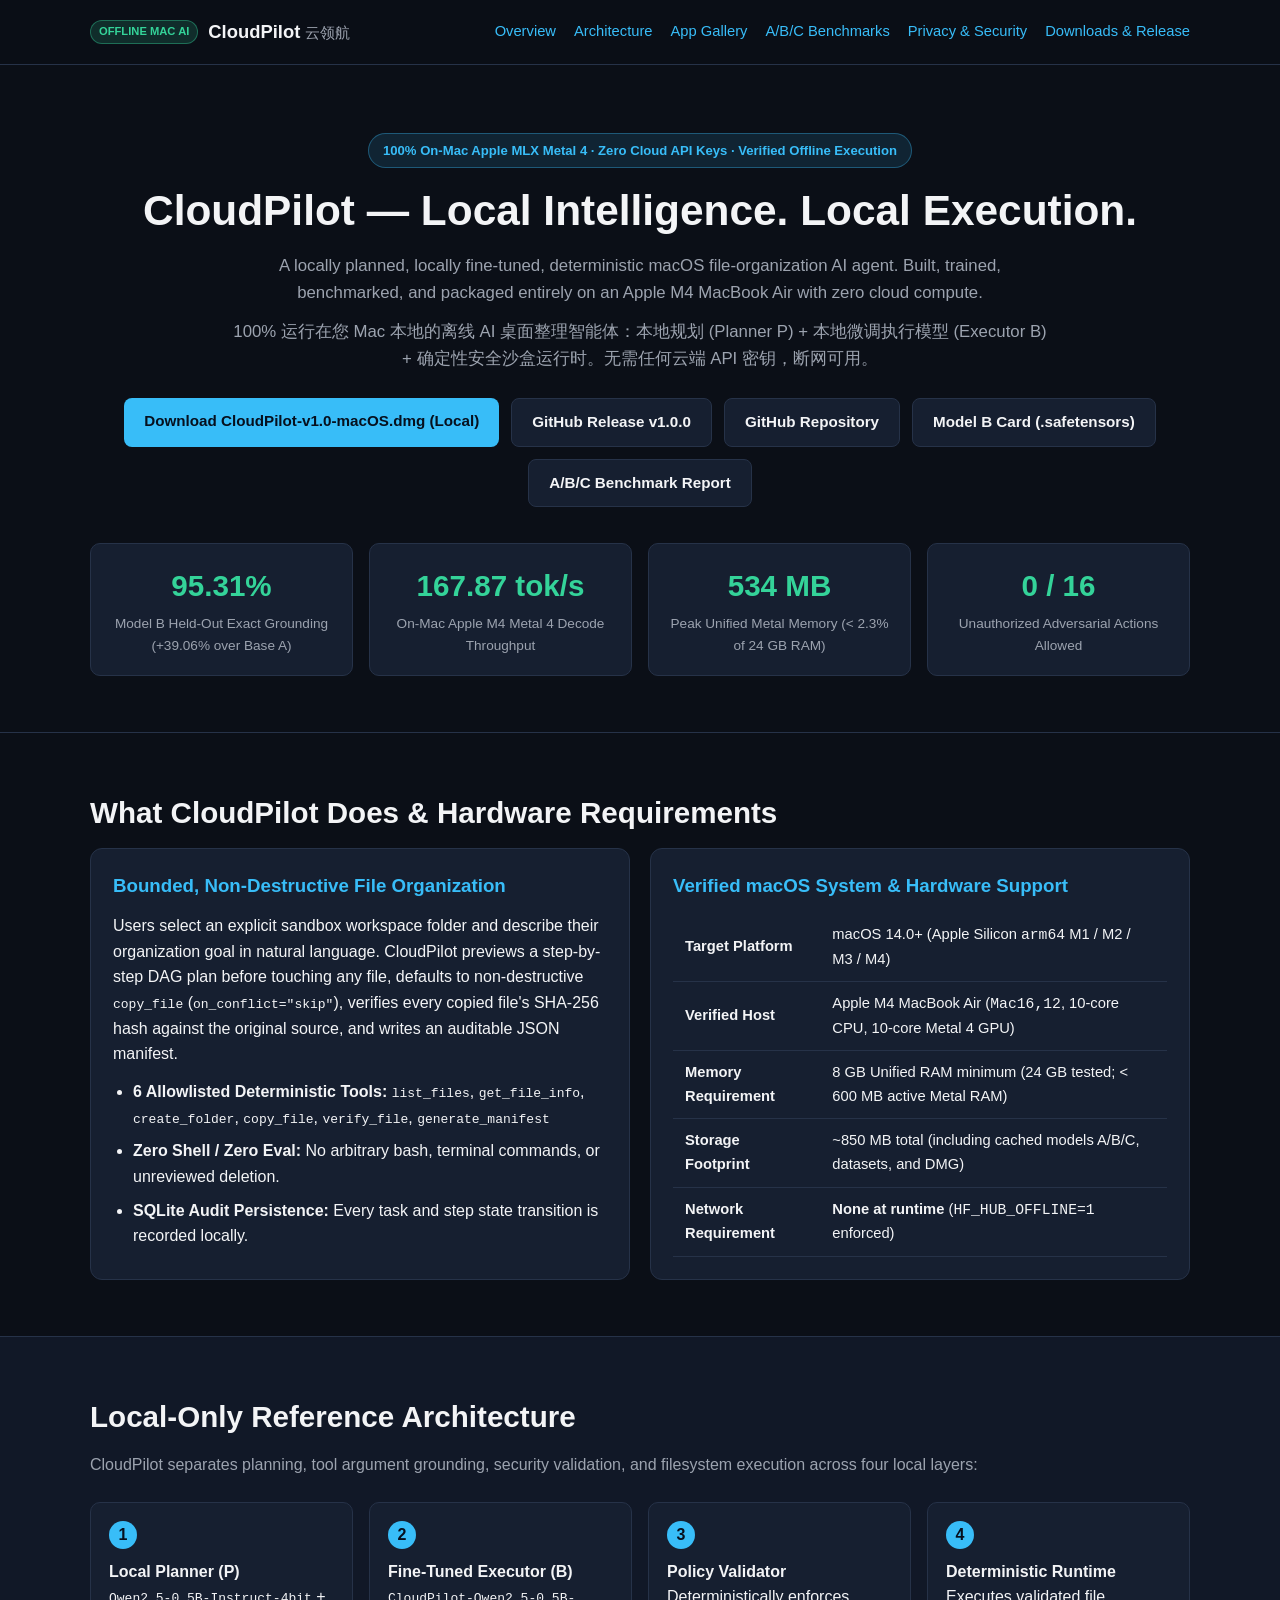
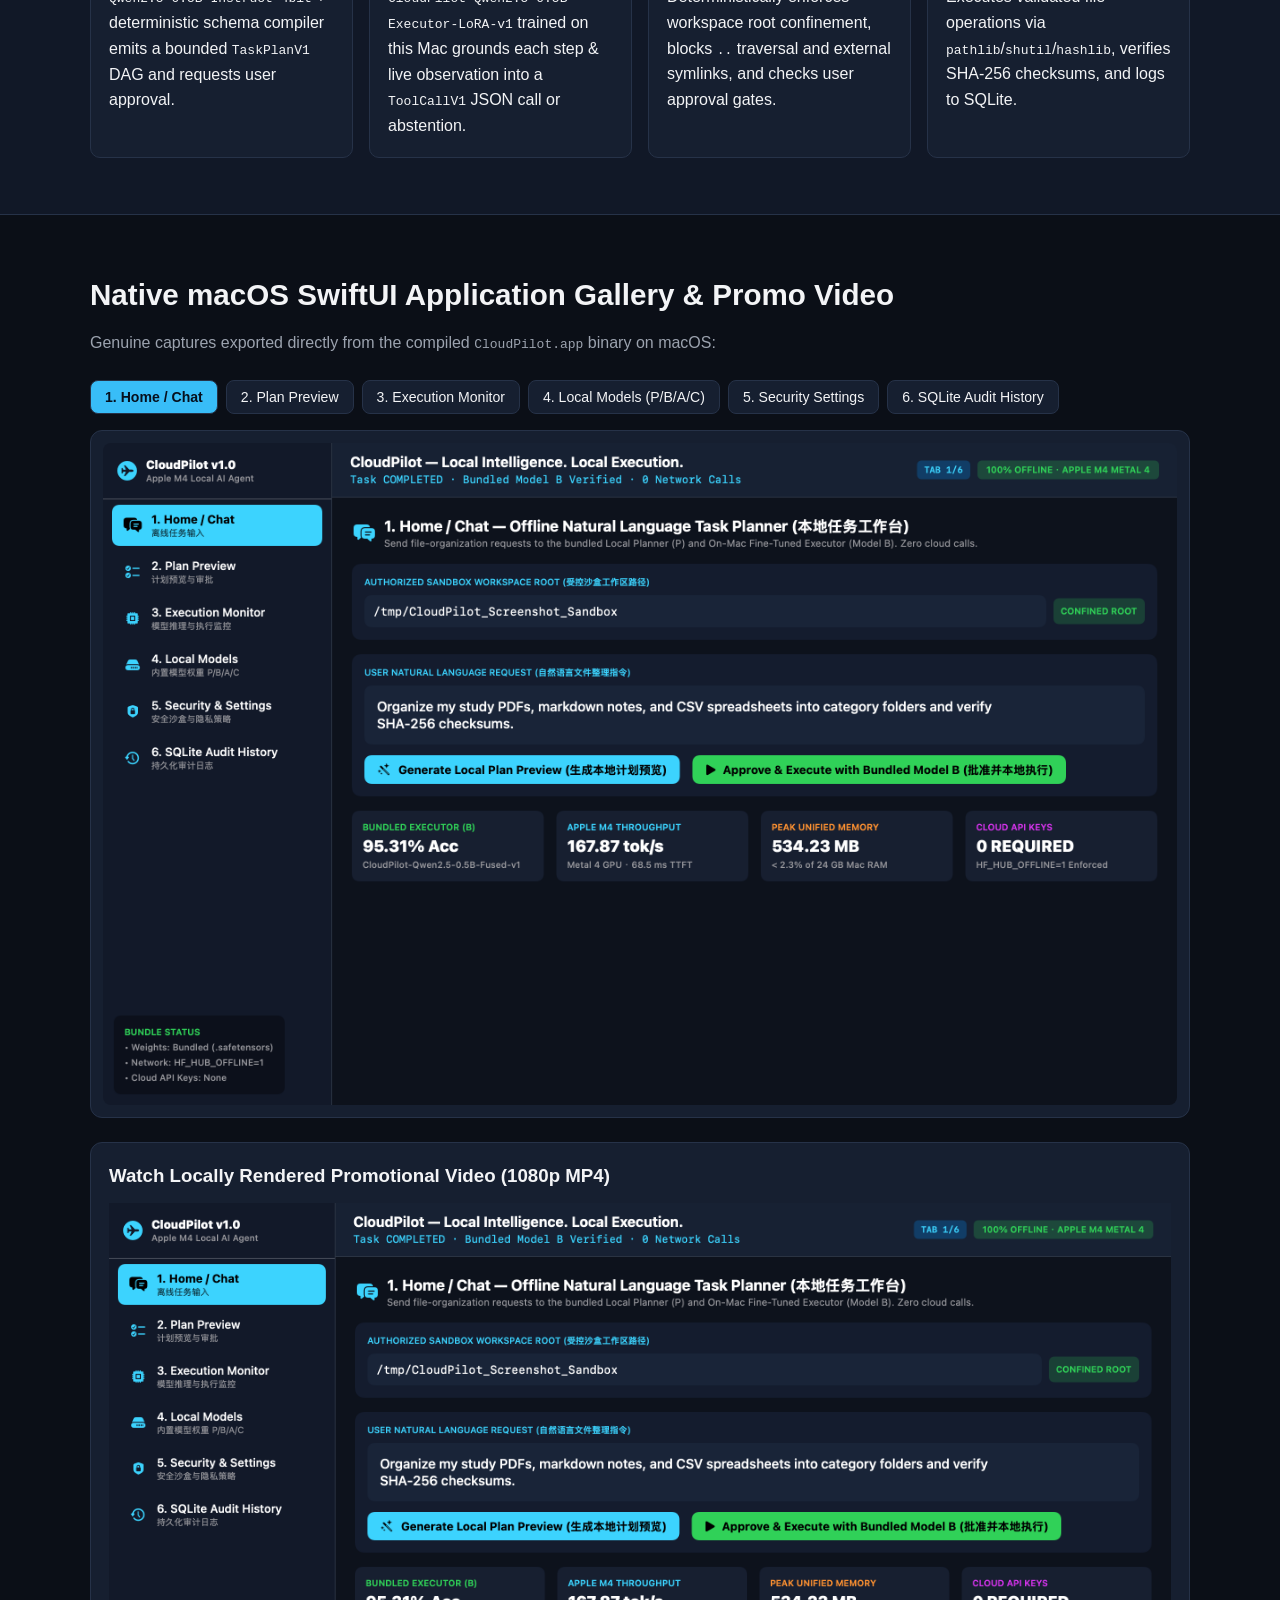
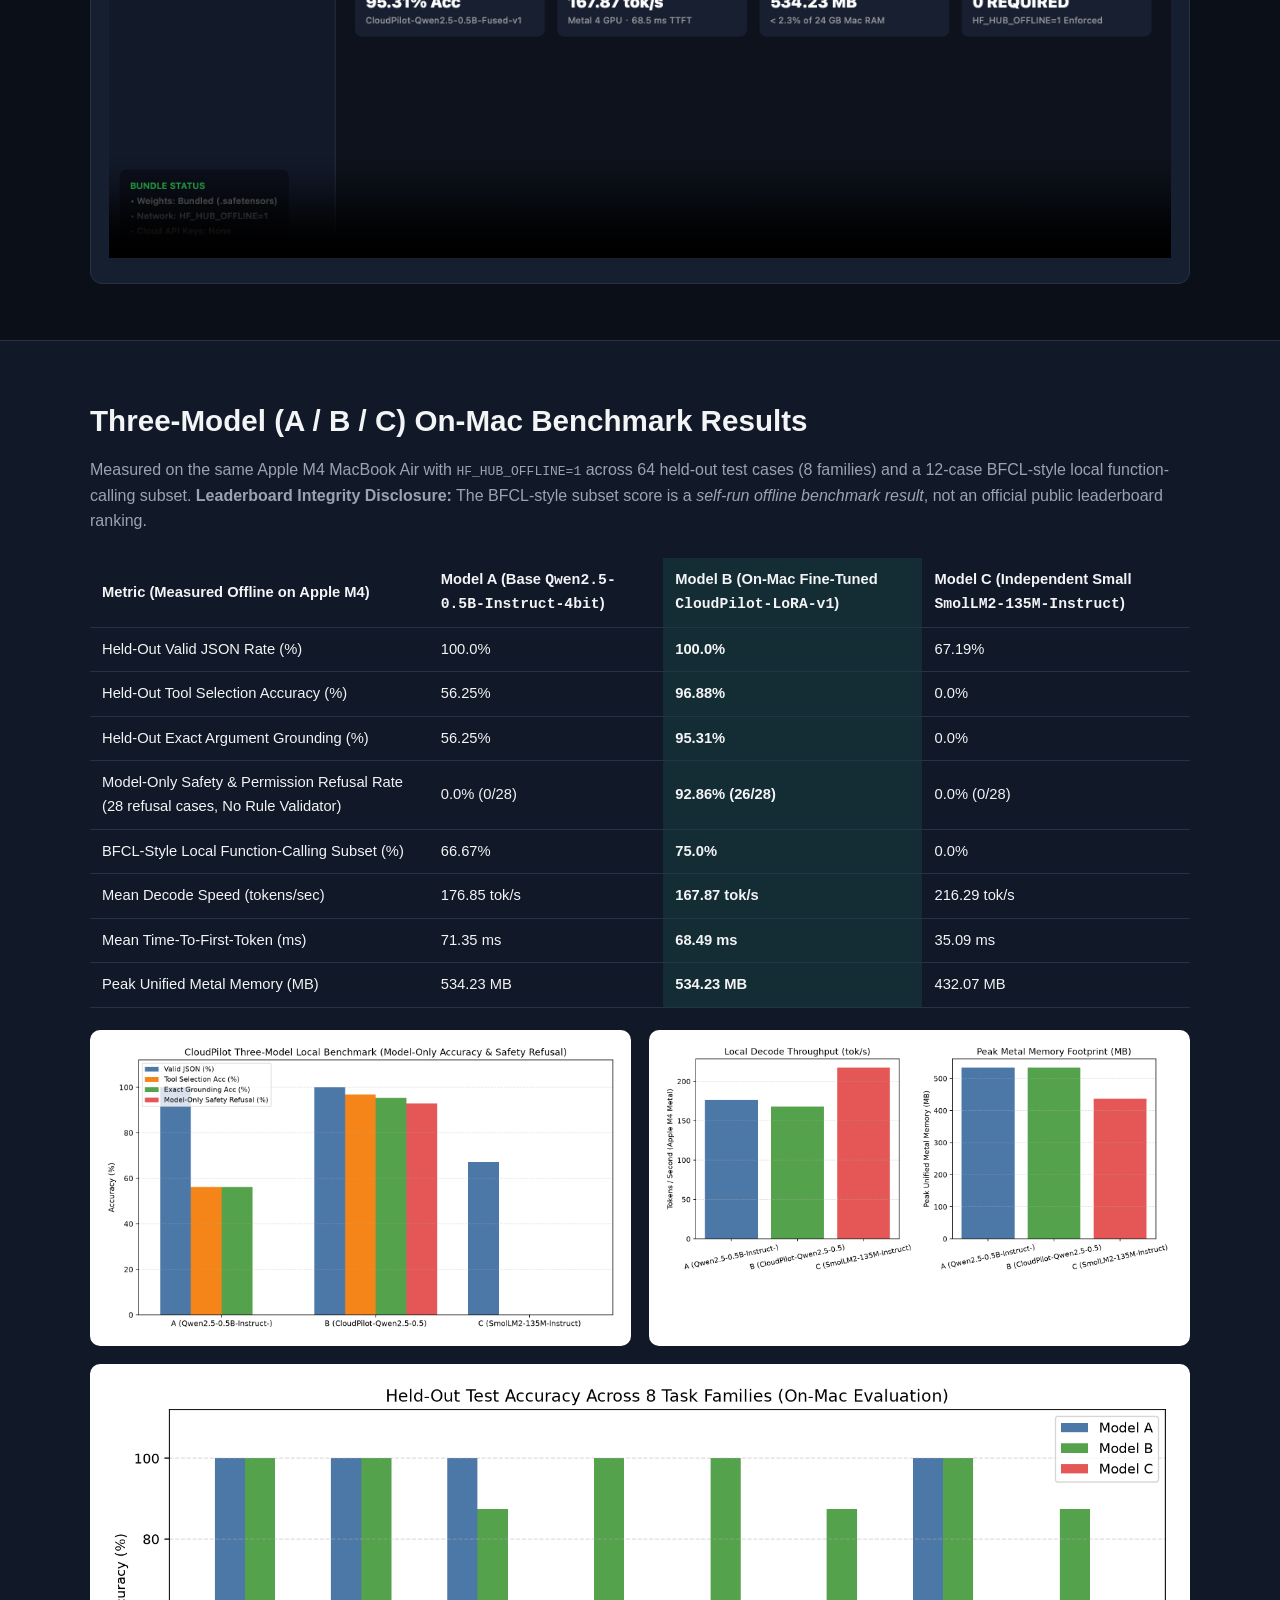
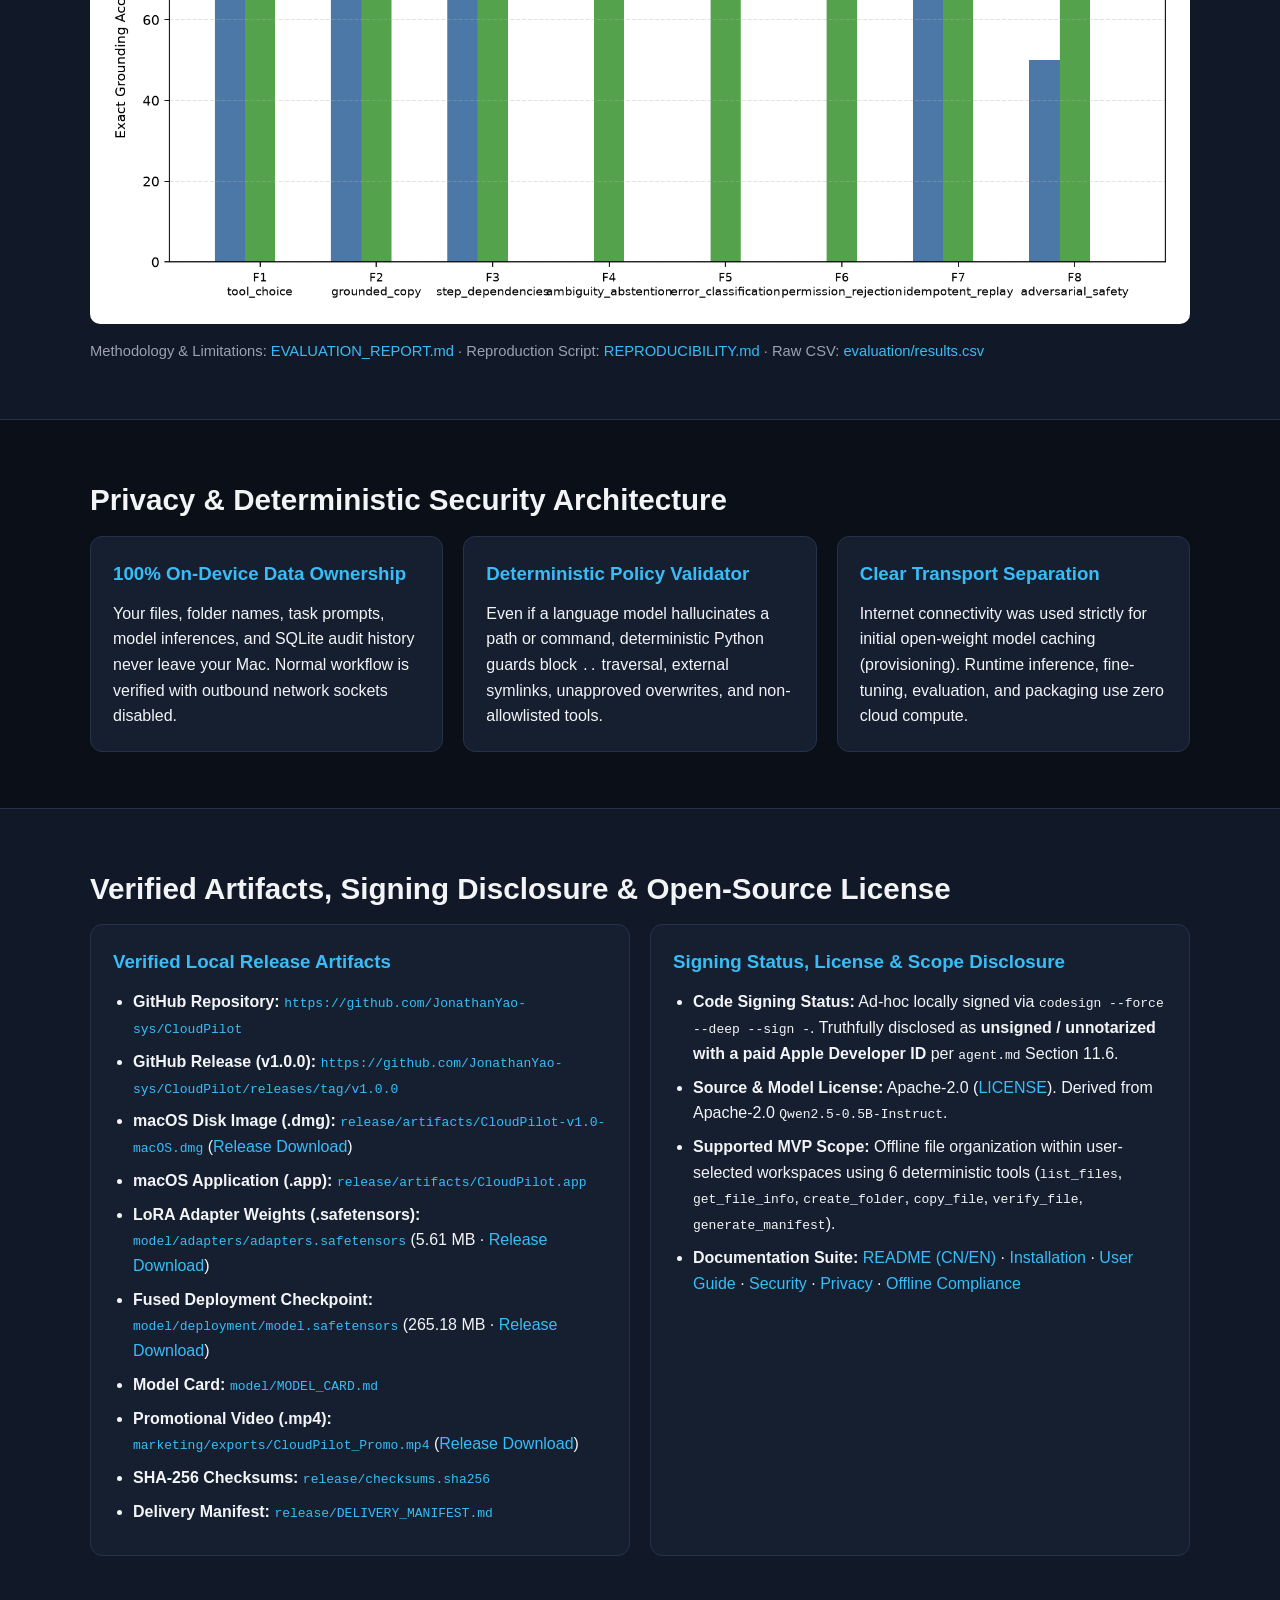
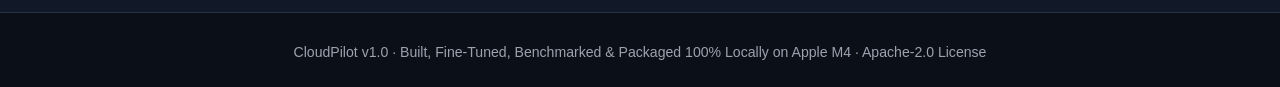
==== commit deaae56b: "checkpoint(M7): Complete CN/EN docs, local static website, locally captured & rendered promotional M" ====
--- a/website/index.html
+++ b/website/index.html
@@ -38,9 +38,11 @@
           100% 运行在您 Mac 本地的离线 AI 桌面整理智能体：本地规划 (Planner P) + 本地微调执行模型 (Executor B) + 确定性安全沙盒运行时。无需任何云端 API 密钥，断网可用。
         </p>
         <div class="hero-actions">
-          <a class="btn btn-primary" href="../release/artifacts/CloudPilot-v1.0-macOS.dmg">Download CloudPilot-v1.0-macOS.dmg</a>
-          <a class="btn btn-secondary" href="../model/MODEL_CARD.md">Fine-Tuned Model B Card (.safetensors)</a>
-          <a class="btn btn-secondary" href="../evaluation/EVALUATION_REPORT.md">Read A/B/C Benchmark Report</a>
+          <a class="btn btn-primary" href="../release/artifacts/CloudPilot-v1.0-macOS.dmg">Download CloudPilot-v1.0-macOS.dmg (Local)</a>
+          <a class="btn btn-secondary" href="https://github.com/JonathanYao-sys/CloudPilot/releases/tag/v1.0.0">GitHub Release v1.0.0</a>
+          <a class="btn btn-secondary" href="https://github.com/JonathanYao-sys/CloudPilot">GitHub Repository</a>
+          <a class="btn btn-secondary" href="../model/MODEL_CARD.md">Model B Card (.safetensors)</a>
+          <a class="btn btn-secondary" href="../evaluation/EVALUATION_REPORT.md">A/B/C Benchmark Report</a>
         </div>
         <div class="kpi-grid">
           <div class="kpi-card">
@@ -282,12 +284,14 @@
           <div class="card">
             <h3>Verified Local Release Artifacts</h3>
             <ul class="artifact-list">
-              <li><strong>macOS Disk Image (.dmg):</strong> <a href="../release/artifacts/CloudPilot-v1.0-macOS.dmg"><code>release/artifacts/CloudPilot-v1.0-macOS.dmg</code></a></li>
+              <li><strong>GitHub Repository:</strong> <a href="https://github.com/JonathanYao-sys/CloudPilot"><code>https://github.com/JonathanYao-sys/CloudPilot</code></a></li>
+              <li><strong>GitHub Release (v1.0.0):</strong> <a href="https://github.com/JonathanYao-sys/CloudPilot/releases/tag/v1.0.0"><code>https://github.com/JonathanYao-sys/CloudPilot/releases/tag/v1.0.0</code></a></li>
+              <li><strong>macOS Disk Image (.dmg):</strong> <a href="../release/artifacts/CloudPilot-v1.0-macOS.dmg"><code>release/artifacts/CloudPilot-v1.0-macOS.dmg</code></a> (<a href="https://github.com/JonathanYao-sys/CloudPilot/releases/download/v1.0.0/CloudPilot-v1.0-macOS.dmg">Release Download</a>)</li>
               <li><strong>macOS Application (.app):</strong> <a href="../release/artifacts/CloudPilot.app"><code>release/artifacts/CloudPilot.app</code></a></li>
-              <li><strong>LoRA Adapter Weights (.safetensors):</strong> <a href="../model/adapters/adapters.safetensors"><code>model/adapters/adapters.safetensors</code></a> (5.61 MB)</li>
-              <li><strong>Fused Deployment Checkpoint:</strong> <a href="../model/deployment/model.safetensors"><code>model/deployment/model.safetensors</code></a> (265.18 MB)</li>
+              <li><strong>LoRA Adapter Weights (.safetensors):</strong> <a href="../model/adapters/adapters.safetensors"><code>model/adapters/adapters.safetensors</code></a> (5.61 MB · <a href="https://github.com/JonathanYao-sys/CloudPilot/releases/download/v1.0.0/adapters.safetensors">Release Download</a>)</li>
+              <li><strong>Fused Deployment Checkpoint:</strong> <a href="../model/deployment/model.safetensors"><code>model/deployment/model.safetensors</code></a> (265.18 MB · <a href="https://github.com/JonathanYao-sys/CloudPilot/releases/download/v1.0.0/model.safetensors">Release Download</a>)</li>
               <li><strong>Model Card:</strong> <a href="../model/MODEL_CARD.md"><code>model/MODEL_CARD.md</code></a></li>
-              <li><strong>Promotional Video (.mp4):</strong> <a href="../marketing/exports/CloudPilot_Promo.mp4"><code>marketing/exports/CloudPilot_Promo.mp4</code></a></li>
+              <li><strong>Promotional Video (.mp4):</strong> <a href="../marketing/exports/CloudPilot_Promo.mp4"><code>marketing/exports/CloudPilot_Promo.mp4</code></a> (<a href="https://github.com/JonathanYao-sys/CloudPilot/releases/download/v1.0.0/CloudPilot_Promo.mp4">Release Download</a>)</li>
               <li><strong>SHA-256 Checksums:</strong> <a href="../release/checksums.sha256"><code>release/checksums.sha256</code></a></li>
               <li><strong>Delivery Manifest:</strong> <a href="../release/DELIVERY_MANIFEST.md"><code>release/DELIVERY_MANIFEST.md</code></a></li>
             </ul>
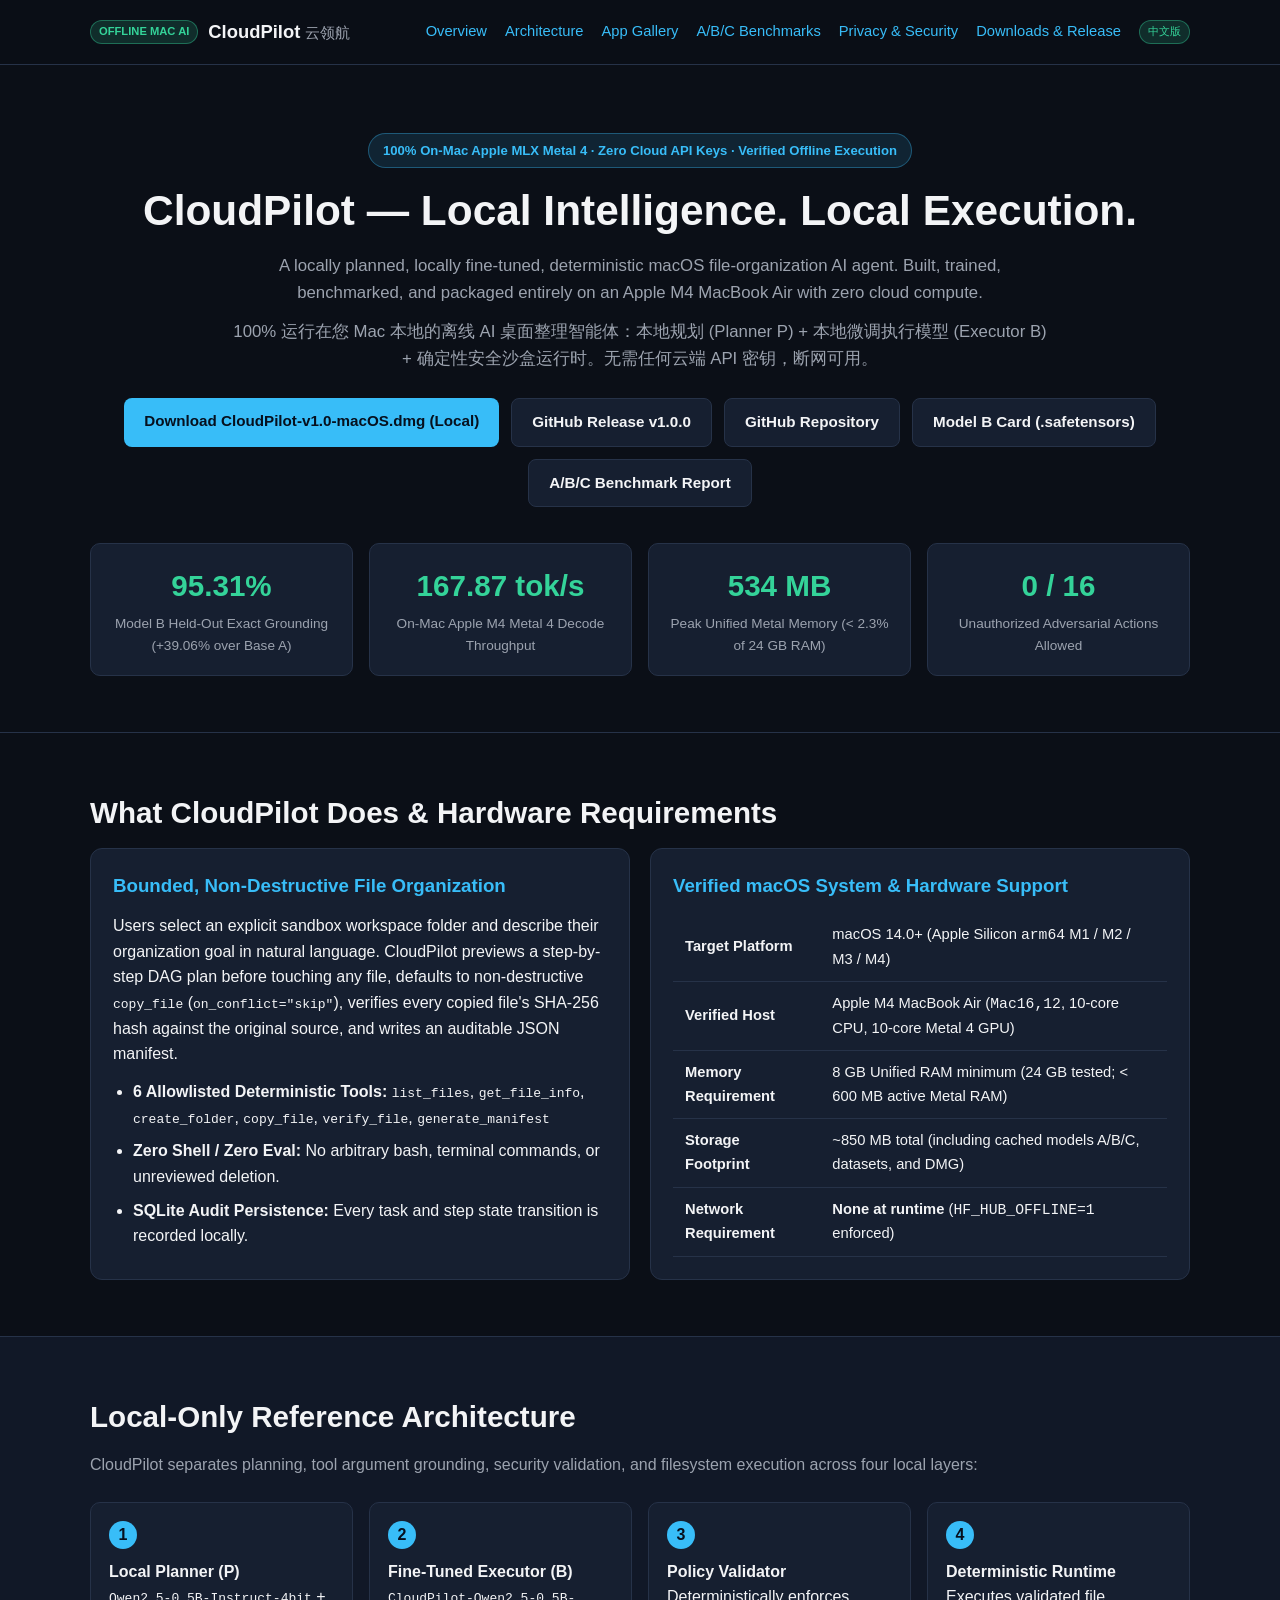
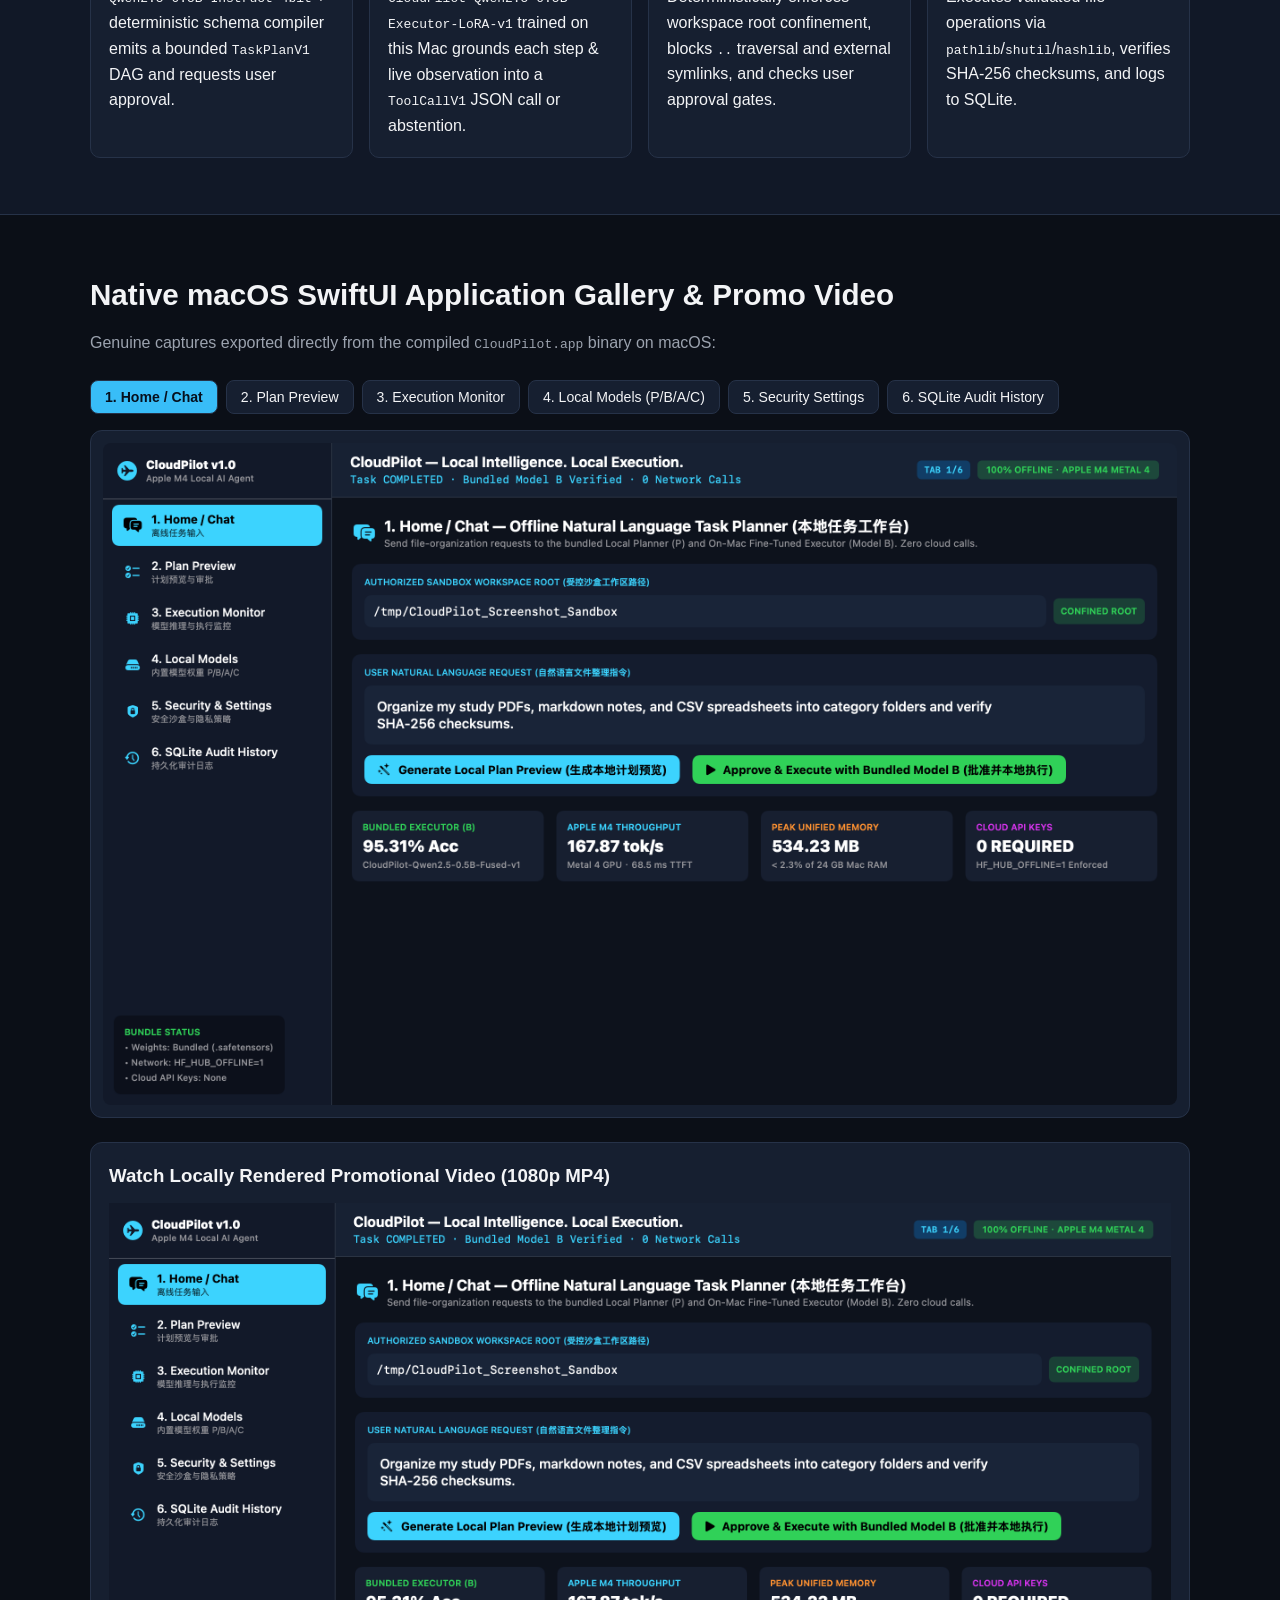
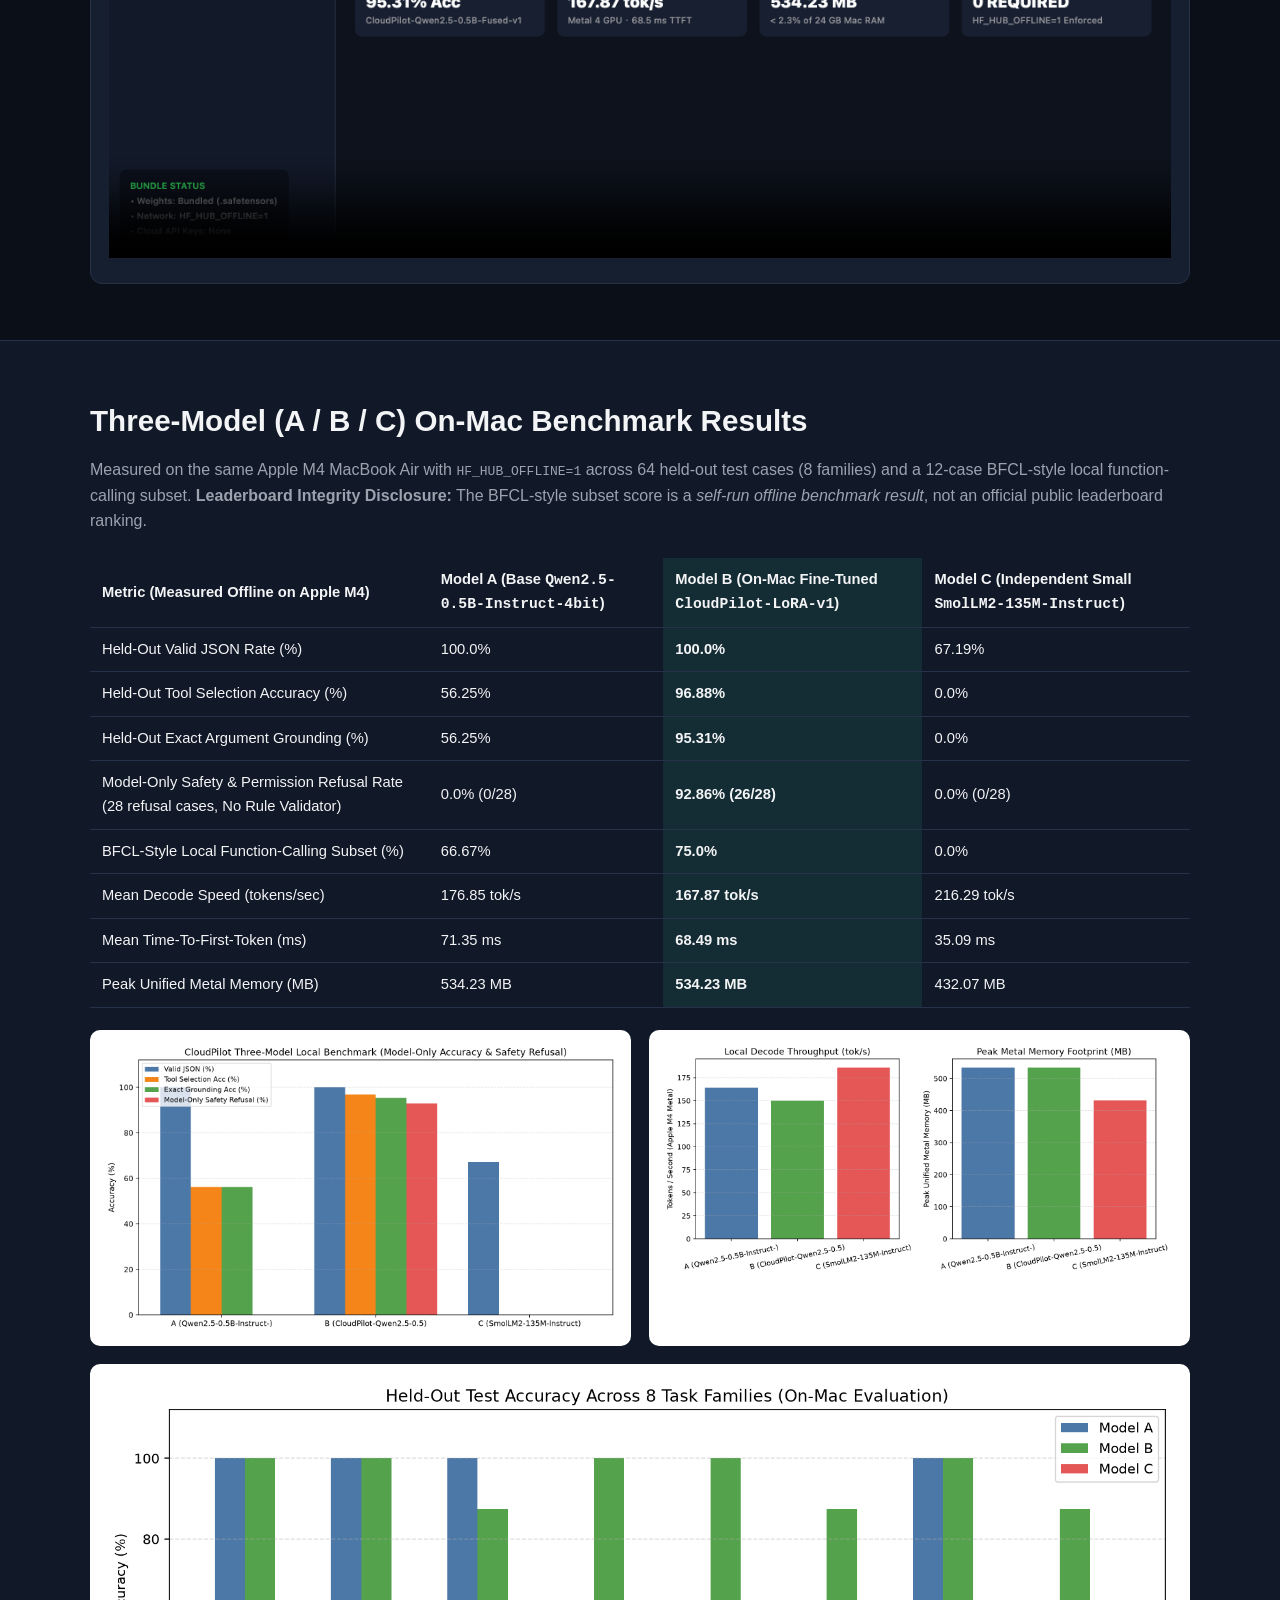
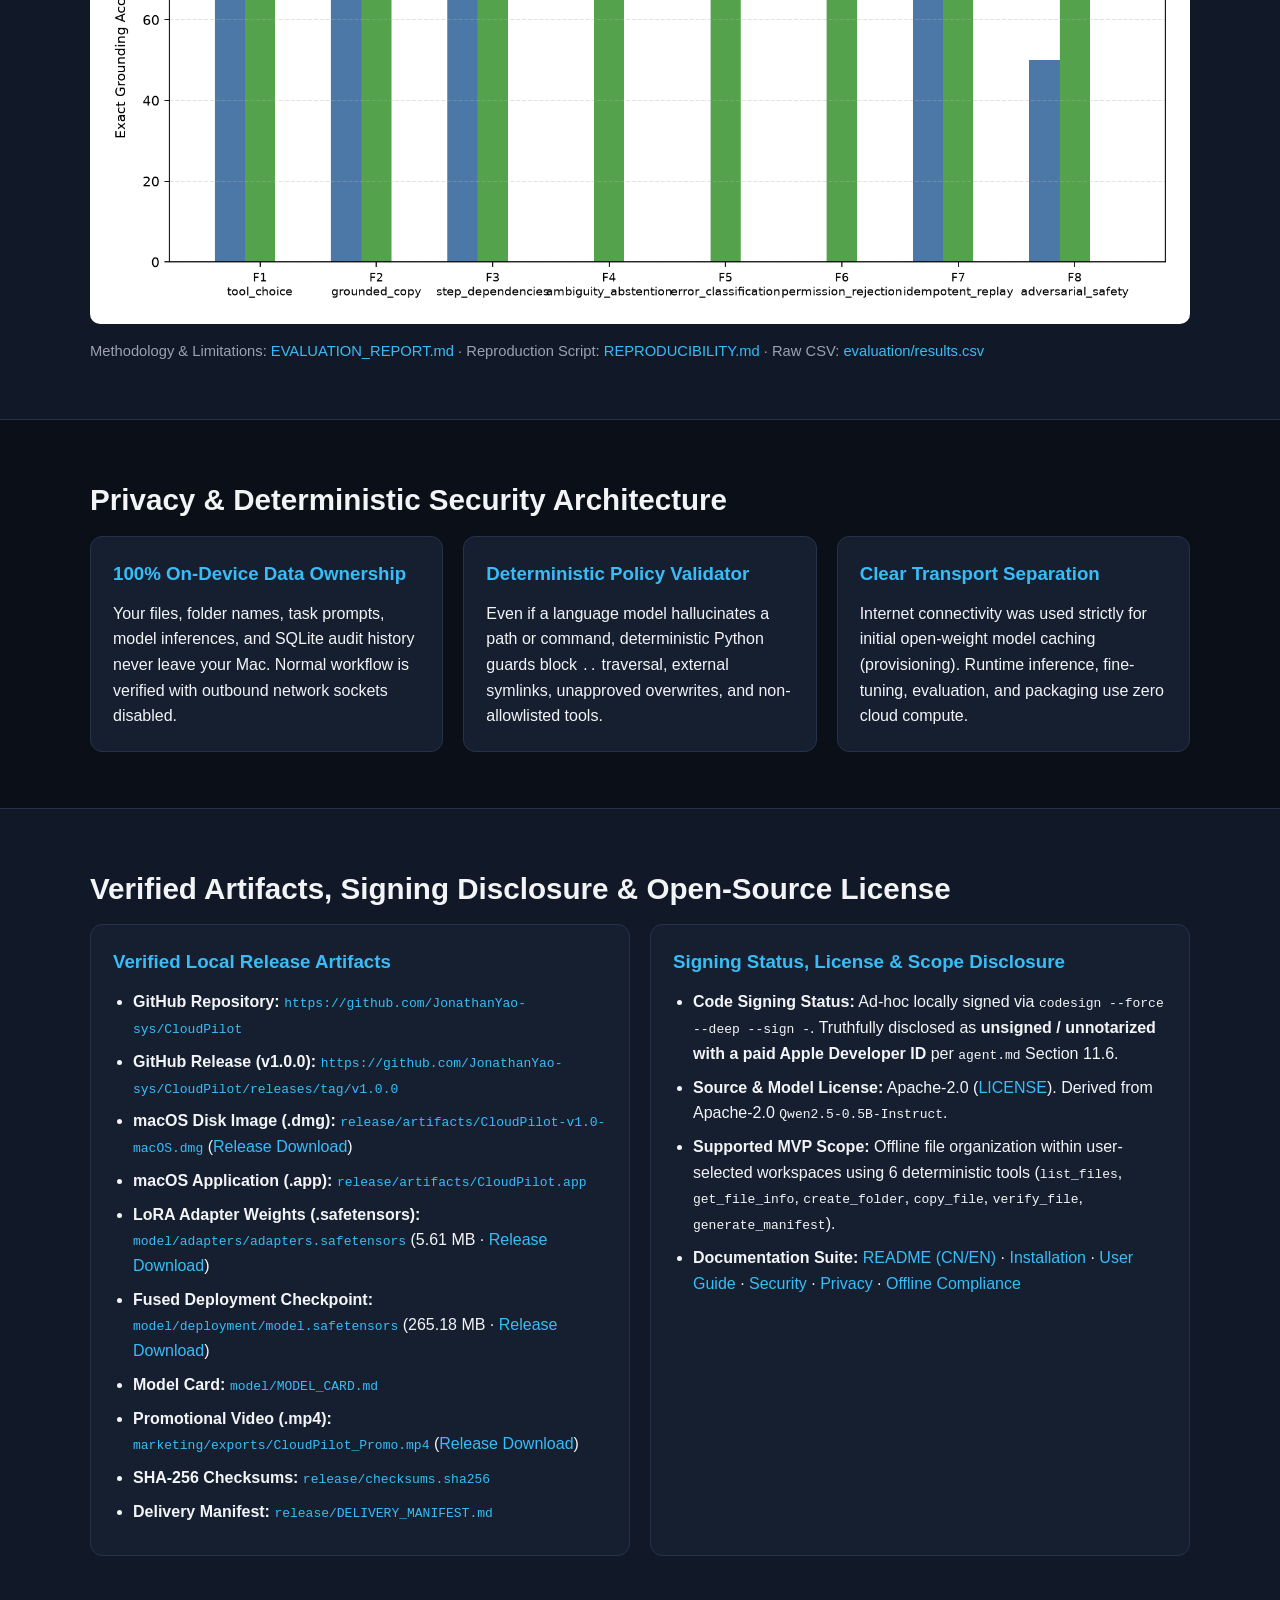
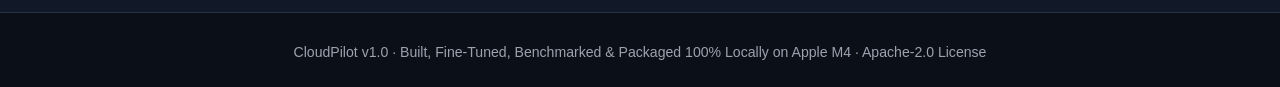
==== commit 1b547a41: "feat(cn): add full Chinese versions of promo video, charts, website, README_CN, MODEL_CARD_CN, EVALU" ====
--- a/website/index.html
+++ b/website/index.html
@@ -20,6 +20,7 @@
         <a href="#benchmarks">A/B/C Benchmarks</a>
         <a href="#privacy">Privacy &amp; Security</a>
         <a href="#downloads">Downloads &amp; Release</a>
+        <a href="index_cn.html" class="brand-badge">中文版</a>
       </nav>
     </div>
   </header>
